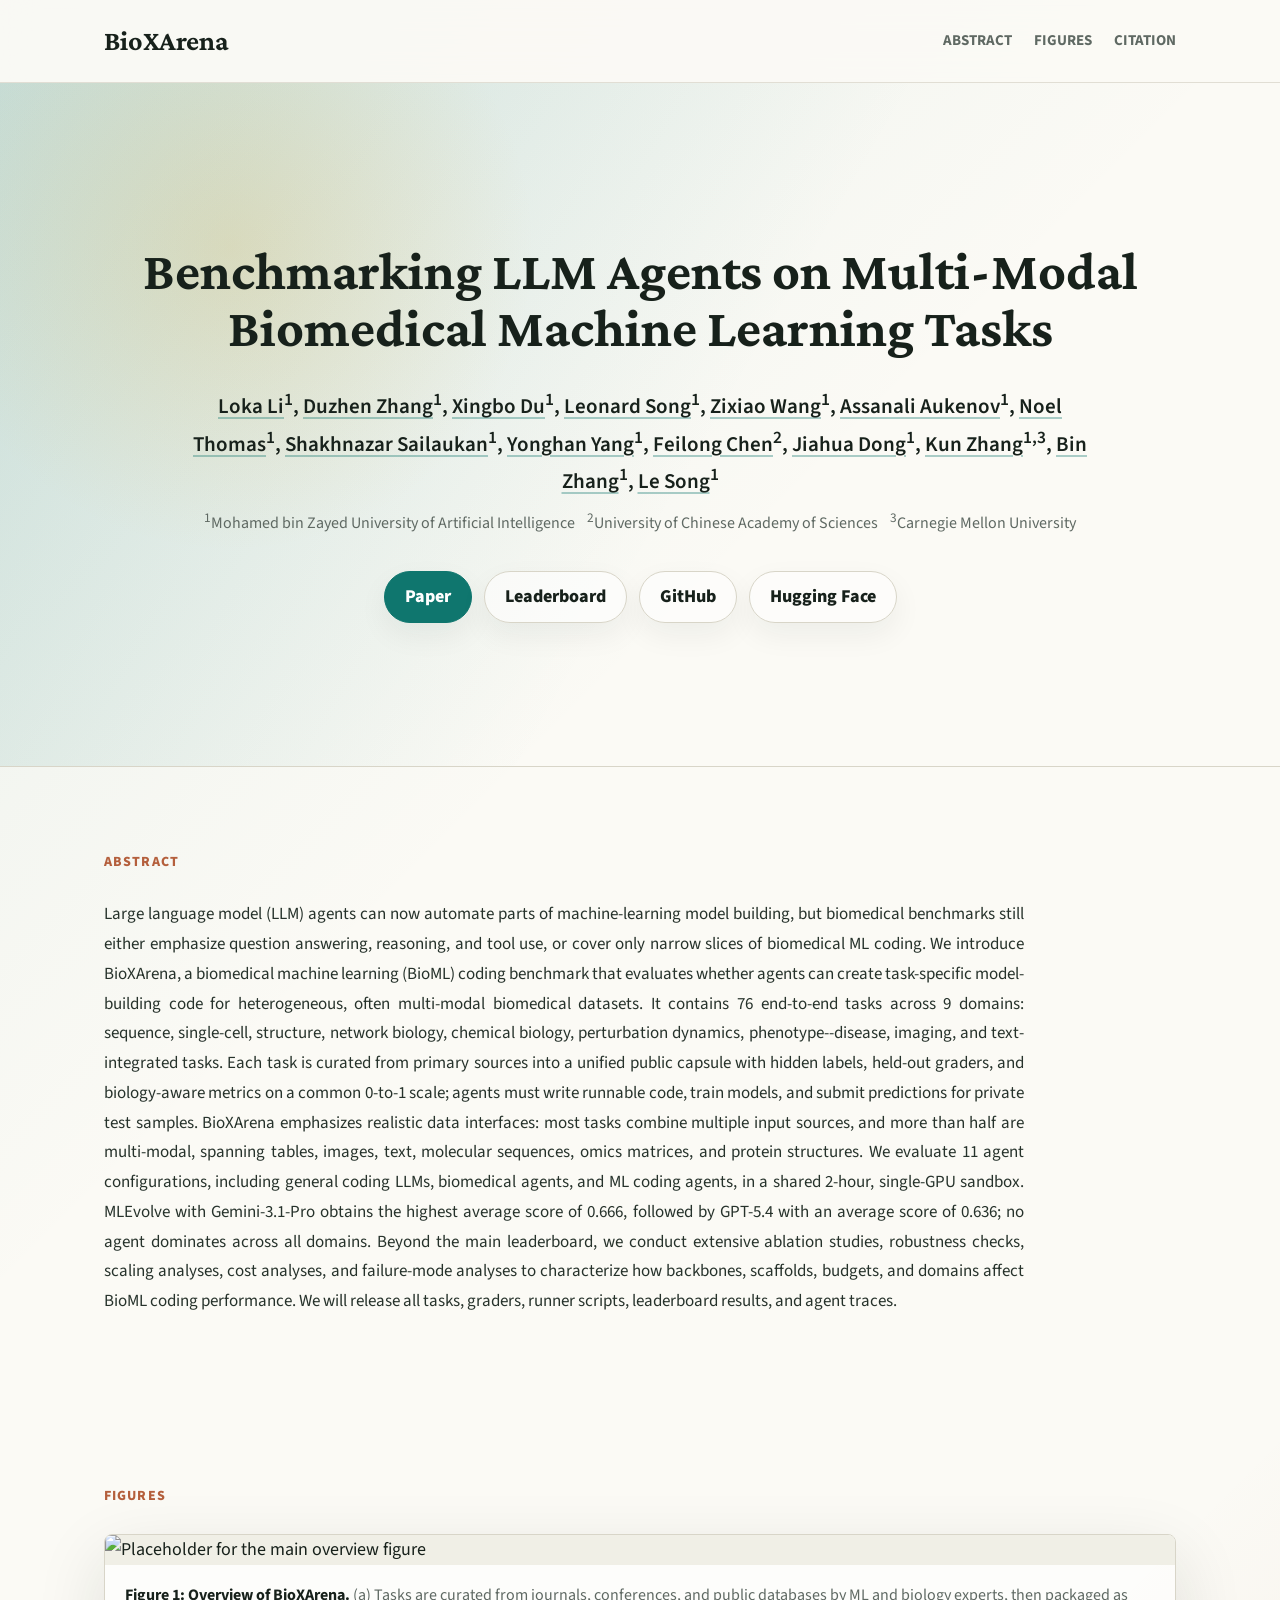
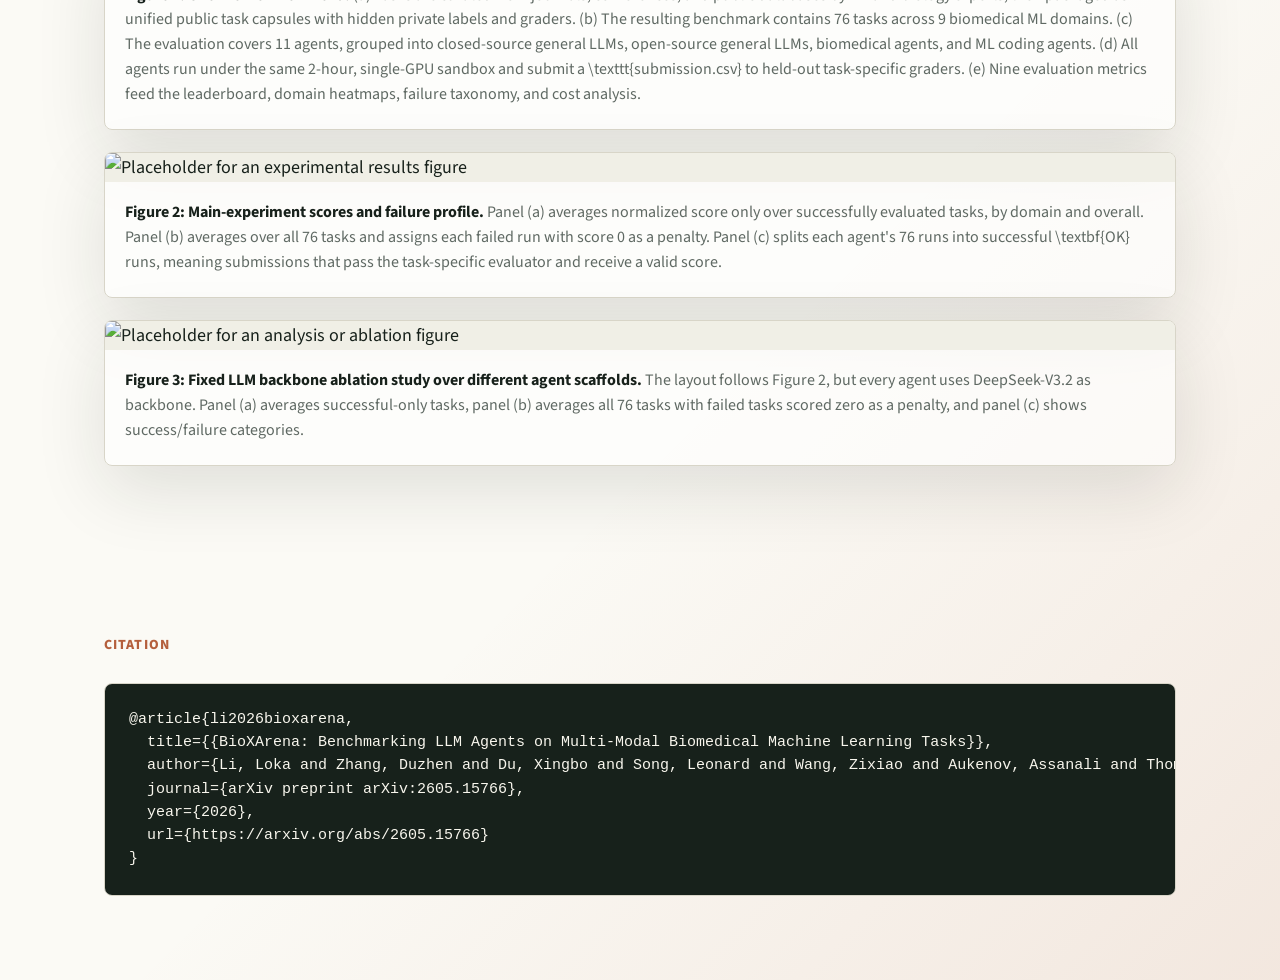
==== index.html @ e9cc44f9 "info" ====
<!DOCTYPE html>
<html lang="en">
  <head>
    <meta charset="UTF-8" />
    <meta name="viewport" content="width=device-width, initial-scale=1.0" />
    <meta
      name="description"
      content="Project page template for the BioXArena research paper."
    />
    <title>BioXArena: Paper Project Page</title>
    <link rel="preconnect" href="https://fonts.googleapis.com" />
    <link rel="preconnect" href="https://fonts.gstatic.com" crossorigin />
    <link
      href="https://fonts.googleapis.com/css2?family=Crimson+Pro:wght@500;600;700&family=Source+Sans+3:wght@400;500;600;700&display=swap"
      rel="stylesheet"
    />
    <link rel="stylesheet" href="styles.css" />
  </head>
  <body>
    <header class="site-header">
      <nav class="nav">
        <a class="brand" href="#">BioXArena</a>
        <div class="nav-links" aria-label="Page sections">
          <a href="#abstract">Abstract</a>
          <a href="#figures">Figures</a>
          <a href="#citation">Citation</a>
        </div>
      </nav>
    </header>

    <!-- trigger redeploy -->
     
    <main>
      <section class="hero">
        <div class="hero-inner">
          <!-- <p class="eyebrow">Research Project Page Template</p> -->
          <h2>Benchmarking LLM Agents on Multi-Modal Biomedical Machine Learning Tasks</h2>

          <p class="authors">
            <a href="https://lokali.github.io/" target="_blank" rel="noreferrer"
              >Loka Li</a
            ><sup>1</sup>,
             <a href="https://bladedancer957.github.io/" target="_blank" rel="noreferrer"
              >Duzhen Zhang</a
            ><sup>1</sup>,
              <a href="https://deepopo.github.io/" target="_blank" rel="noreferrer"
              >Xingbo Du</a
            ><sup>1</sup>,
             <a href="https://www.linkedin.com/in/leonard-song-118a513a4/" target="_blank" rel="noreferrer"
              >Leonard Song</a
            ><sup>1</sup>,
              <a href="https://scholar.google.com/citations?user=1A9NbwEAAAAJ&hl=en" target="_blank" rel="noreferrer"
              >Zixiao Wang</a
            ><sup>1</sup>,
            <a href="https://www.linkedin.com/in/a5an" target="_blank" rel="noreferrer"
              >Assanali Aukenov</a
            ><sup>1</sup>,
             <a href="https://scholar.google.com/citations?user=IiCfdkAAAAAJ&hl=en" target="_blank" rel="noreferrer"
              >Noel Thomas</a
            ><sup>1</sup>,
 <a href="https://www.sailaukan.com/" target="_blank" rel="noreferrer"
              >Shakhnazar Sailaukan</a
            ><sup>1</sup>,
             <a href="https://harryyoung2018.github.io/" target="_blank" rel="noreferrer"
              >Yonghan Yang</a
            ><sup>1</sup>,
               <a href="https://phellonchen.github.io/" target="_blank" rel="noreferrer"
              >Feilong Chen</a
            ><sup>2</sup>,
    <a href="https://scholar.google.com/citations?user=xrXqa8AAAAAJ&hl=zh-CN" target="_blank" rel="noreferrer"
              >Jiahua Dong</a
            ><sup>1</sup>,
              <a href="https://www.andrew.cmu.edu/user/kunz1/" target="_blank" rel="noreferrer"
              >Kun Zhang</a
            ><sup>1,3</sup>,
              <a href="https://scholar.google.com/citations?user=lFl6evoAAAAJ&hl=en" target="_blank" rel="noreferrer"
              >Bin Zhang</a
            ><sup>1</sup>,
                <a href="https://dasongle.github.io/" target="_blank" rel="noreferrer"
              >Le Song</a
            ><sup>1</sup>
          </p>

          <p class="affiliations">
            <sup>1</sup>Mohamed bin Zayed University of Artificial Intelligence &nbsp;&nbsp;
            <sup>2</sup>University of Chinese Academy of Sciences &nbsp;&nbsp;
            <sup>3</sup>Carnegie Mellon University 
          </p>

          <div class="actions" aria-label="Project links">
            <a class="button primary" href="https://arxiv.org/abs/2605.15766" target="_blank" rel="noreferrer">
              <span>Paper</span>
            </a>
            <a class="button" href="https://example.com/leaderboard" target="_blank" rel="noreferrer">
              <span>Leaderboard</span>
            </a>
            <a class="button" href="https://github.com/mbzuai-ai4bio/BioXArena" target="_blank" rel="noreferrer">
              <span>GitHub</span>
            </a>
            <a class="button" href="https://huggingface.co/datasets/mbzuai-ai4bio" target="_blank" rel="noreferrer">
              <span>Hugging Face</span>
            </a>
          </div>
        </div>
      </section>

      <section class="section" id="abstract">
        <div class="section-heading">
          <p class="eyebrow">Abstract</p>
          <!-- <h3>Paper Summary</h3> -->
        </div>
        <p class="abstract-text">
        Large language model (LLM) agents can now automate parts of machine-learning model building, but biomedical benchmarks still either emphasize question answering, reasoning, and tool use, or cover only narrow slices of biomedical ML coding.  We introduce BioXArena, a biomedical machine learning (BioML) coding benchmark that evaluates whether agents can create task-specific model-building code for heterogeneous, often multi-modal
biomedical datasets.  It contains 76 end-to-end tasks across 9 domains: sequence, single-cell, structure, network biology,
chemical biology, perturbation dynamics, phenotype--disease, imaging, and text-integrated tasks.  Each task is curated from primary sources
into a unified public capsule with hidden labels, held-out graders, and biology-aware metrics on a common 0-to-1 scale; agents must write runnable code, train models, and submit predictions for private test
samples. BioXArena emphasizes realistic data interfaces: most tasks combine multiple input sources, and more than half are multi-modal, spanning tables, images, text, molecular sequences, omics matrices, and
protein structures.  We evaluate 11 agent configurations, including general coding LLMs, biomedical agents, and ML coding agents, in a shared 2-hour, single-GPU sandbox.  MLEvolve with Gemini-3.1-Pro obtains the highest average score of 0.666, followed by GPT-5.4 with an average score of 0.636; no agent dominates across all domains.  Beyond the main leaderboard, we conduct extensive ablation studies, robustness checks, scaling analyses, cost analyses, and failure-mode analyses to characterize how backbones, scaffolds, budgets, and domains affect BioML coding performance.  We will release all tasks, graders, runner scripts, leaderboard results, and agent traces.
        </p>
      </section>

      <section class="section" id="figures">
        <div class="section-heading">
          <p class="eyebrow">Figures</p>
          <!-- <h3>Main Illustrations</h3> -->
        </div>

        <div class="figure-grid">
          <figure class="figure-card featured">
            <img
              src="assets/Figure1_benchmark_pipeline.png"
              alt="Placeholder for the main overview figure"
            />
            <figcaption>
              <strong>Figure 1: Overview of BioXArena.</strong> (a) Tasks are curated from journals, conferences, and public databases by ML and biology experts,
then packaged as unified public task capsules with hidden private labels and graders. (b) The resulting benchmark contains 76 tasks
across 9 biomedical ML domains. (c) The evaluation covers 11 agents, grouped into closed-source general LLMs, open-source general LLMs, biomedical agents, and ML coding agents. (d) All agents run under the same 2-hour, single-GPU sandbox and submit a \texttt{submission.csv}
to held-out task-specific graders. (e) Nine evaluation metrics feed the leaderboard, domain heatmaps, failure taxonomy, and cost analysis.
            </figcaption>
          </figure>

          <figure class="figure-card">
            <img
              src="assets/Figure3_main_leaderboard_failures.png"
              alt="Placeholder for an experimental results figure"
            />
            <figcaption>
              <strong>Figure 2: Main-experiment scores and failure profile.</strong> Panel (a) averages normalized score only over successfully evaluated
tasks, by domain and overall.  Panel (b) averages over all 76 tasks and assigns each failed run with score 0 as a penalty. Panel (c) splits each agent's 76 runs into successful \textbf{OK} runs, meaning submissions that pass the task-specific evaluator and receive a valid score.
            </figcaption>
          </figure>

          <figure class="figure-card">
            <img
              src="assets/Figure5_same_backbone_ablation_scores_failures.png"
              alt="Placeholder for an analysis or ablation figure"
            />
            <figcaption>
              <strong>Figure 3: Fixed LLM backbone ablation study over different agent scaffolds.</strong> The layout follows Figure 2, but every agent uses DeepSeek-V3.2 as backbone. Panel (a) averages successful-only tasks, panel (b) averages all 76 tasks with failed tasks scored zero as a penalty, and panel (c) shows success/failure categories.
            </figcaption>
          </figure>

        </div>
      </section>

      <section class="section" id="citation">
        <div class="section-heading">
          <p class="eyebrow">Citation</p>
          <!-- <h3>BibTeX</h3> -->
        </div>
        <pre class="citation"><code>@article{li2026bioxarena,
  title={{BioXArena: Benchmarking LLM Agents on Multi-Modal Biomedical Machine Learning Tasks}},
  author={Li, Loka and Zhang, Duzhen and Du, Xingbo and Song, Leonard and Wang, Zixiao and Aukenov, Assanali and Thomas, Noel and Sailaukan, Shakhnazar and Yang, Yonghan and Chen, Feilong and Dong, Jiahua and Zhang, Kun and Zhang, Bin and Song, Le},
  journal={arXiv preprint arXiv:2605.15766},
  year={2026},
  url={https://arxiv.org/abs/2605.15766}
}</code></pre>
      </section>
    </main>

    <!-- <footer class="footer">
      <p>
        Replace template text, links, author information, figures, and citation
        before publishing.
      </p>
    </footer> -->
  </body>
</html>
---- styles.css ----
:root {
  --ink: #17211b;
  --muted: #5f6963;
  --paper: #fbfaf5;
  --paper-deep: #f0efe6;
  --line: #d8d5c8;
  --accent: #0f766e;
  --accent-dark: #0a4f49;
  --clay: #b45f3c;
  --gold: #d8a62d;
  --shadow: 0 24px 70px rgba(23, 33, 27, 0.12);
}

* {
  box-sizing: border-box;
}

html {
  scroll-behavior: smooth;
}

body {
  margin: 0;
  color: var(--ink);
  font-family: "Source Sans 3", sans-serif;
  font-size: 18px;
  line-height: 1.65;
  background:
    linear-gradient(135deg, rgba(15, 118, 110, 0.08), transparent 34%),
    linear-gradient(315deg, rgba(180, 95, 60, 0.12), transparent 30%),
    var(--paper);
}

a {
  color: inherit;
}

.site-header {
  position: sticky;
  top: 0;
  z-index: 10;
  border-bottom: 1px solid rgba(216, 213, 200, 0.75);
  background: rgba(251, 250, 245, 0.88);
  backdrop-filter: blur(18px);
}

.nav {
  display: flex;
  align-items: center;
  justify-content: space-between;
  max-width: 1120px;
  margin: 0 auto;
  padding: 18px 24px;
}

.brand {
  font-family: "Crimson Pro", serif;
  font-size: 28px;
  font-weight: 700;
  text-decoration: none;
}

.nav-links {
  display: flex;
  gap: 22px;
  color: var(--muted);
  font-size: 15px;
  font-weight: 700;
  text-transform: uppercase;
}

.nav-links a {
  text-decoration: none;
}

.nav-links a:hover {
  color: var(--accent-dark);
}

.hero {
  min-height: 76vh;
  display: grid;
  align-items: center;
  padding: 72px 24px 56px;
  border-bottom: 1px solid var(--line);
  background:
    radial-gradient(circle at 18% 24%, rgba(216, 166, 45, 0.2), transparent 26%),
    linear-gradient(120deg, rgba(15, 118, 110, 0.16), rgba(251, 250, 245, 0) 55%);
}

.hero-inner {
  width: min(100%, 1040px);
  margin: 0 auto;
  text-align: center;
}

.eyebrow {
  margin: 0 0 12px;
  color: var(--clay);
  font-size: 14px;
  font-weight: 800;
  letter-spacing: 0.08em;
  text-transform: uppercase;
}

h1,
h2 {
  margin: 0;
  font-family: "Crimson Pro", serif;
  line-height: 1.05;
}

h1 {
  max-width: 980px;
  margin: 0 auto;
  font-size: clamp(46px, 8vw, 92px);
}

h2 {
  font-size: clamp(34px, 5vw, 54px);
}

.authors {
  max-width: 900px;
  margin: 30px auto 8px;
  font-size: 21px;
  font-weight: 600;
}

.authors a {
  text-decoration-color: rgba(15, 118, 110, 0.35);
  text-decoration-thickness: 2px;
  text-underline-offset: 4px;
}

.authors a:hover {
  color: var(--accent-dark);
}

.affiliations {
  max-width: 900px;
  margin: 0 auto;
  color: var(--muted);
  font-size: 16px;
}

.actions {
  display: flex;
  flex-wrap: wrap;
  justify-content: center;
  gap: 12px;
  margin-top: 34px;
}

.button {
  display: inline-flex;
  align-items: center;
  justify-content: center;
  min-height: 46px;
  padding: 10px 20px;
  border: 1px solid var(--line);
  border-radius: 999px;
  background: rgba(255, 255, 255, 0.58);
  color: var(--ink);
  font-weight: 800;
  text-decoration: none;
  box-shadow: 0 12px 30px rgba(23, 33, 27, 0.06);
}

.button:hover {
  border-color: rgba(15, 118, 110, 0.55);
  transform: translateY(-1px);
}

.button.primary {
  border-color: var(--accent);
  background: var(--accent);
  color: white;
}

.section {
  max-width: 1120px;
  margin: 0 auto;
  padding: 84px 24px;
}

.section-heading {
  margin-bottom: 26px;
}

.abstract-text {
  max-width: 920px;
  margin: 0;
  color: #26322b;
  font-size: 17px;
  line-height: 1.75;
  text-align: justify;
  text-justify: inter-word;
}

.figure-grid {
  display: grid;
  grid-template-columns: 1fr;
  gap: 22px;
}

.figure-card {
  margin: 0;
  overflow: hidden;
  border: 1px solid var(--line);
  border-radius: 8px;
  background: rgba(255, 255, 255, 0.62);
  box-shadow: var(--shadow);
}

.figure-card.featured {
  grid-column: 1 / -1;
}

.figure-card img {
  display: block;
  width: 100%;
  height: auto;
  object-fit: contain;
  background: var(--paper-deep);
}

.figure-card figcaption {
  padding: 18px 20px 22px;
  color: var(--muted);
  font-size: 16px;
  line-height: 1.55;
}

.figure-card strong {
  color: var(--ink);
}

.citation {
  overflow-x: auto;
  margin: 0;
  padding: 24px;
  border: 1px solid var(--line);
  border-radius: 8px;
  background: #17211b;
  color: #f8f6ed;
  font-size: 15px;
  line-height: 1.55;
}

.footer {
  border-top: 1px solid var(--line);
  padding: 28px 24px 36px;
  color: var(--muted);
  text-align: center;
  font-size: 15px;
}

.footer p {
  margin: 0;
}

@media (max-width: 720px) {
  body {
    font-size: 16px;
  }

  .nav {
    align-items: flex-start;
    flex-direction: column;
    gap: 10px;
    padding: 14px 18px;
  }

  .nav-links {
    width: 100%;
    justify-content: space-between;
    gap: 12px;
    font-size: 13px;
  }

  .hero {
    min-height: auto;
    padding: 58px 18px 42px;
  }

  .authors {
    font-size: 18px;
  }

  .actions {
    align-items: stretch;
    flex-direction: column;
  }

  .button {
    width: 100%;
  }

  .section {
    padding: 62px 18px;
  }

  .figure-grid {
    grid-template-columns: 1fr;
  }
}
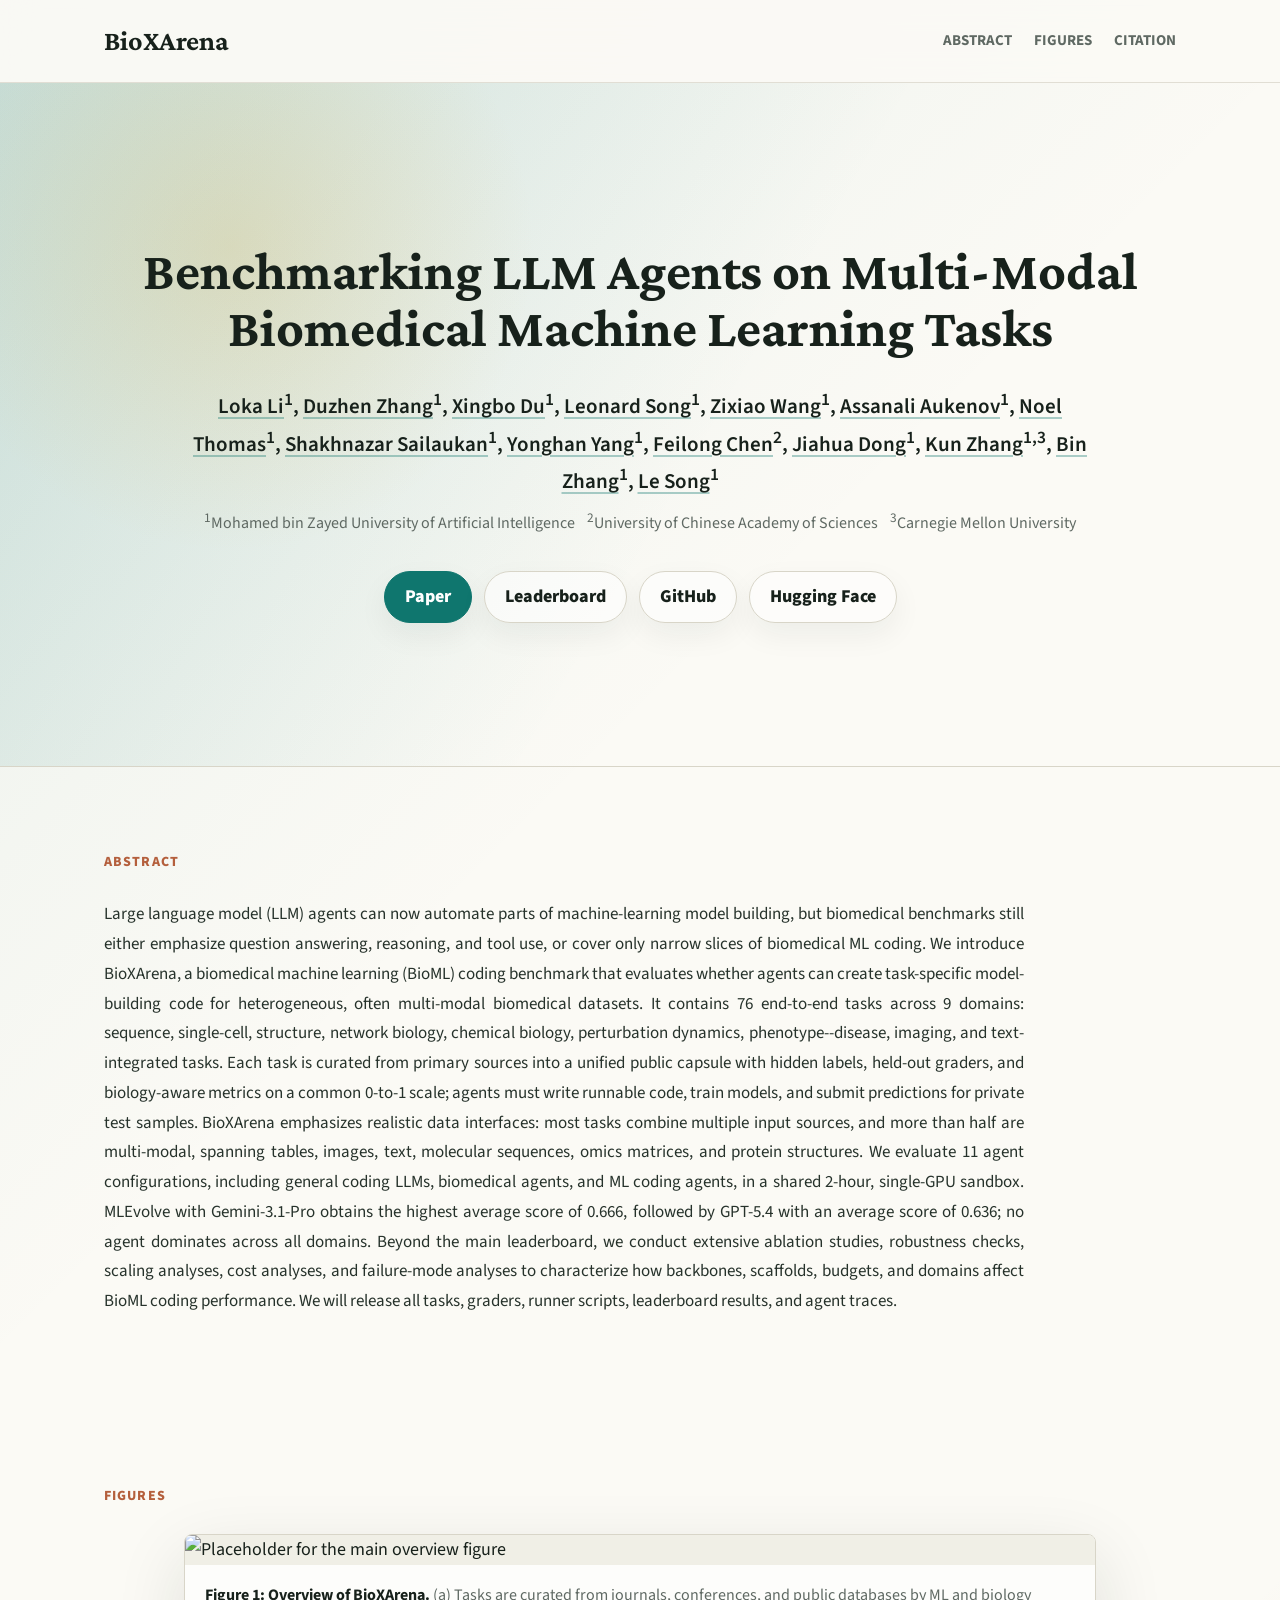
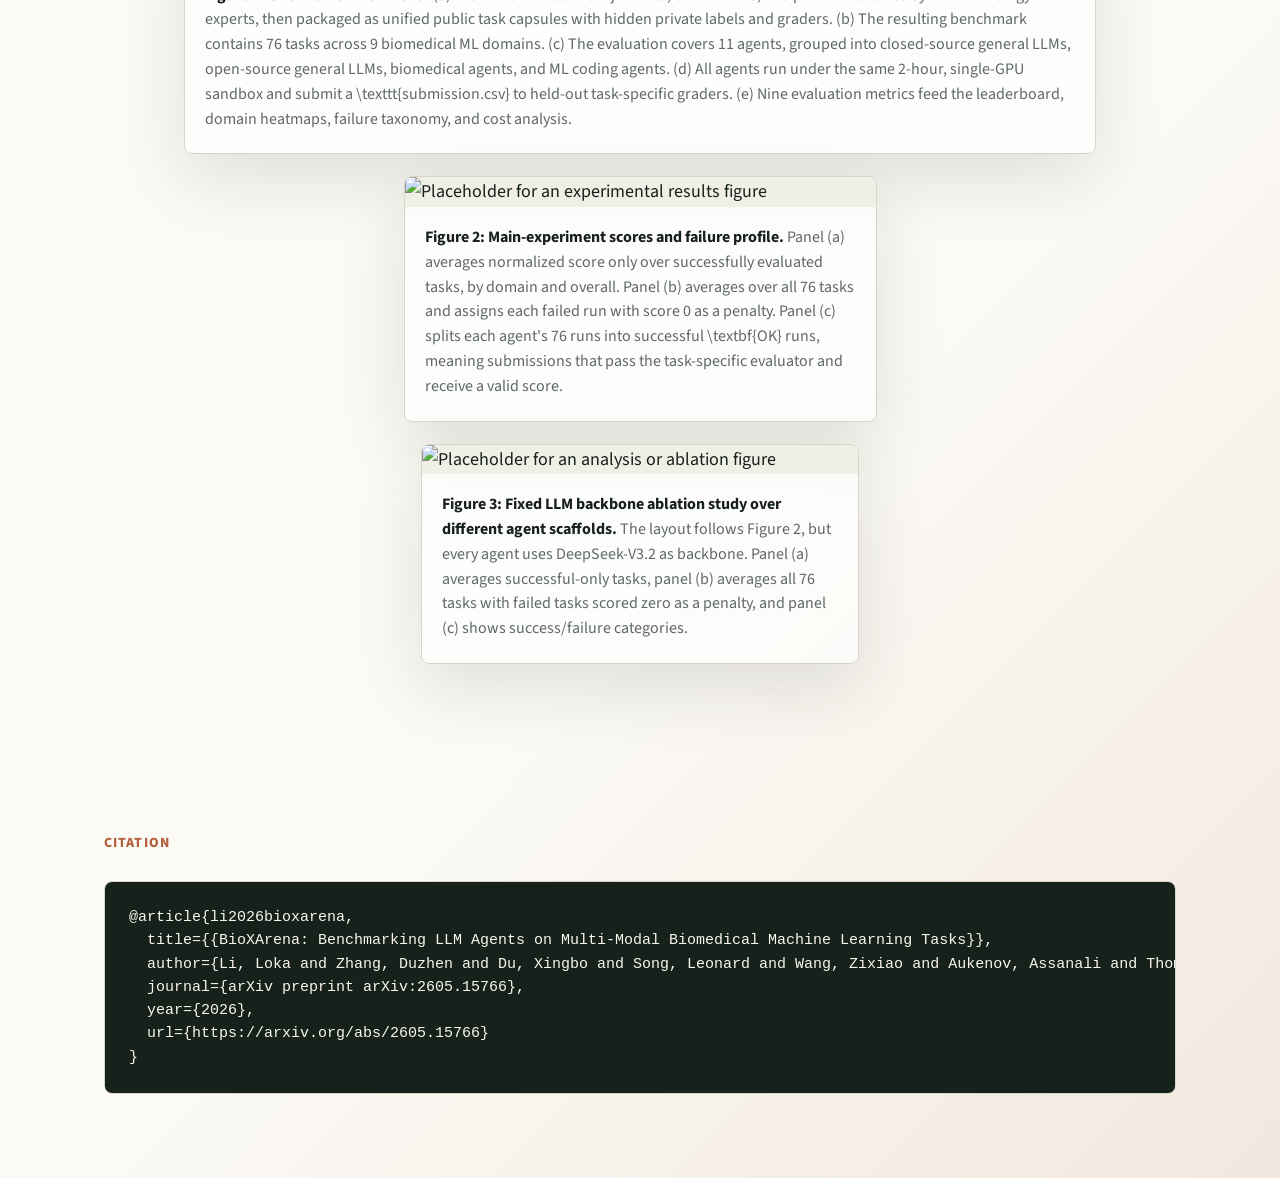
==== commit 14427d70: "info" ====
--- a/index.html
+++ b/index.html
@@ -14,7 +14,7 @@
       href="https://fonts.googleapis.com/css2?family=Crimson+Pro:wght@500;600;700&family=Source+Sans+3:wght@400;500;600;700&display=swap"
       rel="stylesheet"
     />
-    <link rel="stylesheet" href="styles.css" />
+    <link rel="stylesheet" href="styles.css?v=3" />
   </head>
   <body>
     <header class="site-header">
@@ -126,7 +126,7 @@
         </div>
 
         <div class="figure-grid">
-          <figure class="figure-card featured">
+          <figure class="figure-card figure-main">
             <img
               src="assets/Figure1_benchmark_pipeline.png"
               alt="Placeholder for the main overview figure"
@@ -139,7 +139,7 @@
             </figcaption>
           </figure>
 
-          <figure class="figure-card">
+          <figure class="figure-card figure-results">
             <img
               src="assets/Figure3_main_leaderboard_failures.png"
               alt="Placeholder for an experimental results figure"
@@ -150,7 +150,7 @@
             </figcaption>
           </figure>
 
-          <figure class="figure-card">
+          <figure class="figure-card figure-ablation">
             <img
               src="assets/Figure5_same_backbone_ablation_scores_failures.png"
               alt="Placeholder for an analysis or ablation figure"
--- a/styles.css
+++ b/styles.css
@@ -205,7 +205,7 @@
 }
 
 .figure-card {
-  margin: 0;
+  margin: 0 auto;
   overflow: hidden;
   border: 1px solid var(--line);
   border-radius: 8px;
@@ -213,8 +213,17 @@
   box-shadow: var(--shadow);
 }
 
-.figure-card.featured {
+.figure-main {
   grid-column: 1 / -1;
+  width: 85%;
+}
+
+.figure-results {
+  width: min(100%, 473px);
+}
+
+.figure-ablation {
+  width: min(100%, 438px);
 }
 
 .figure-card img {
@@ -304,4 +313,11 @@
   .figure-grid {
     grid-template-columns: 1fr;
   }
-}
+
+  .figure-card,
+  .figure-main,
+  .figure-results,
+  .figure-ablation {
+    width: 100%;
+  }
+}
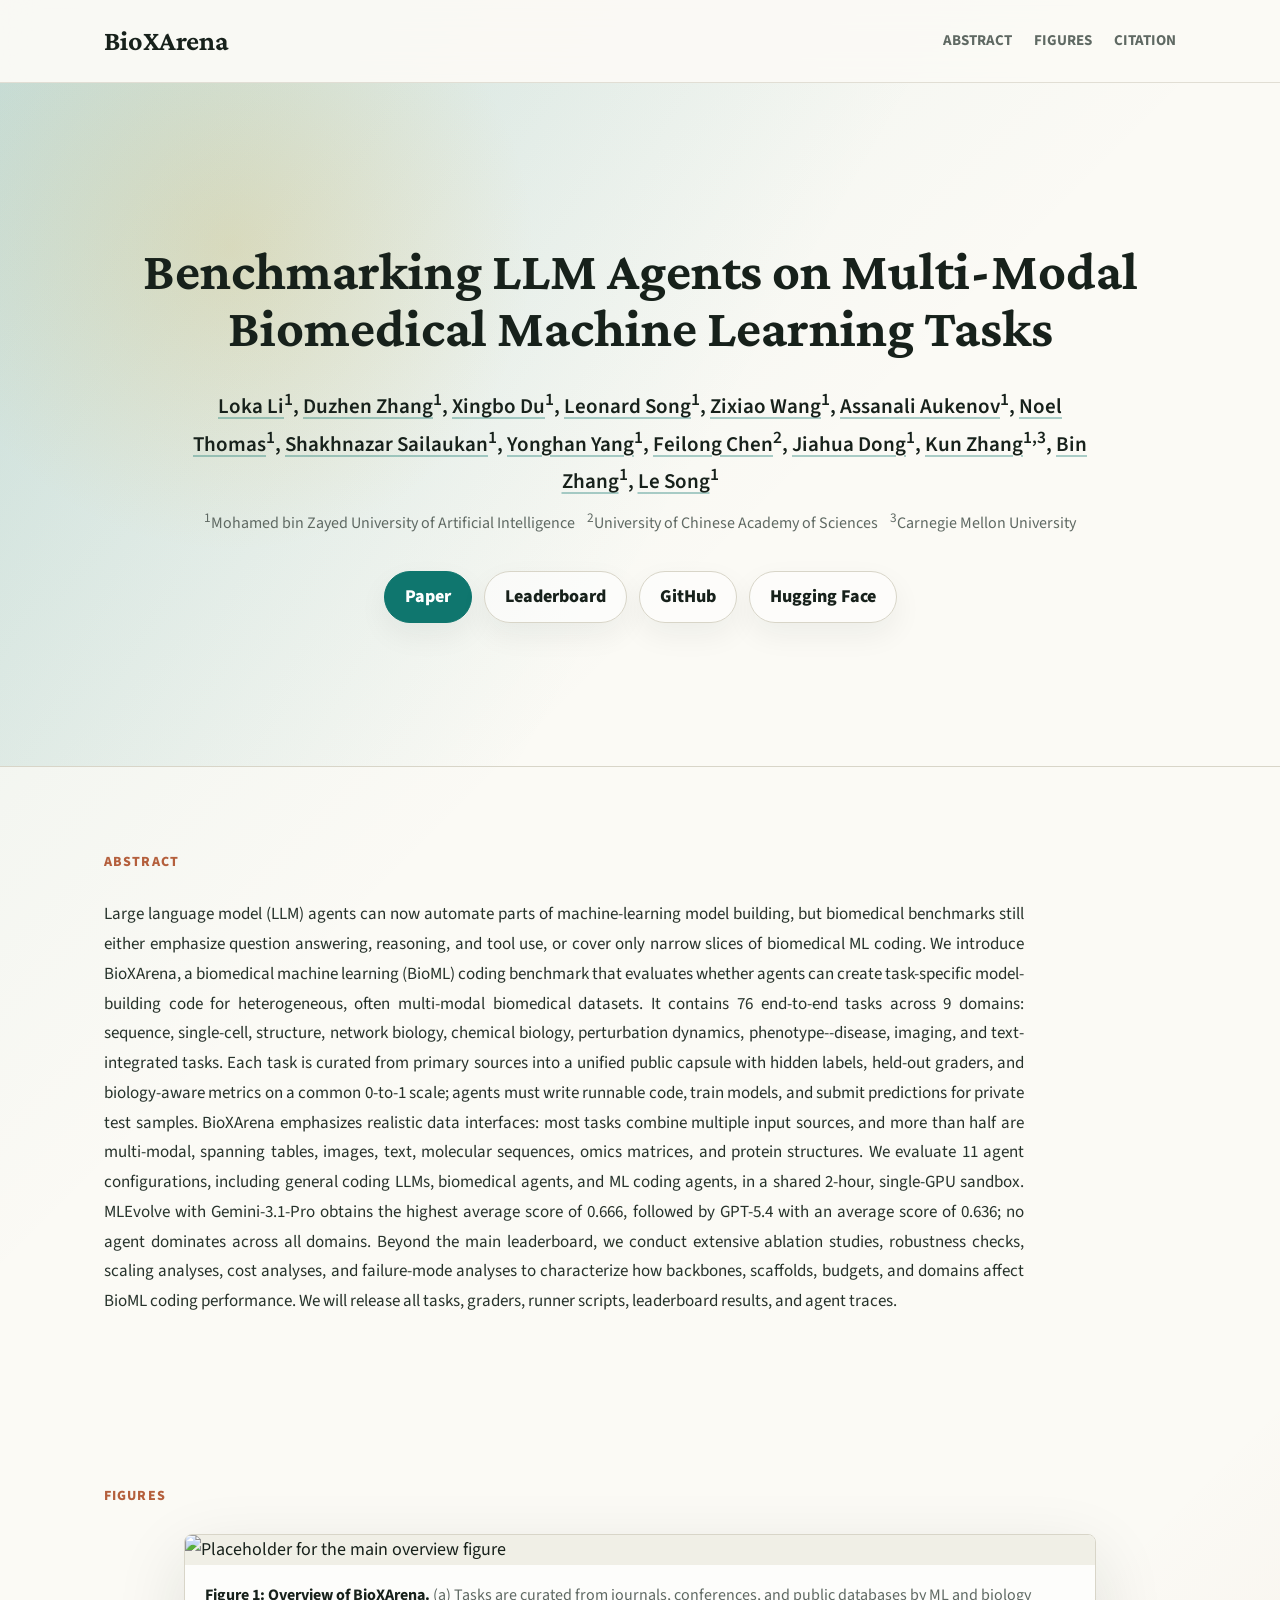
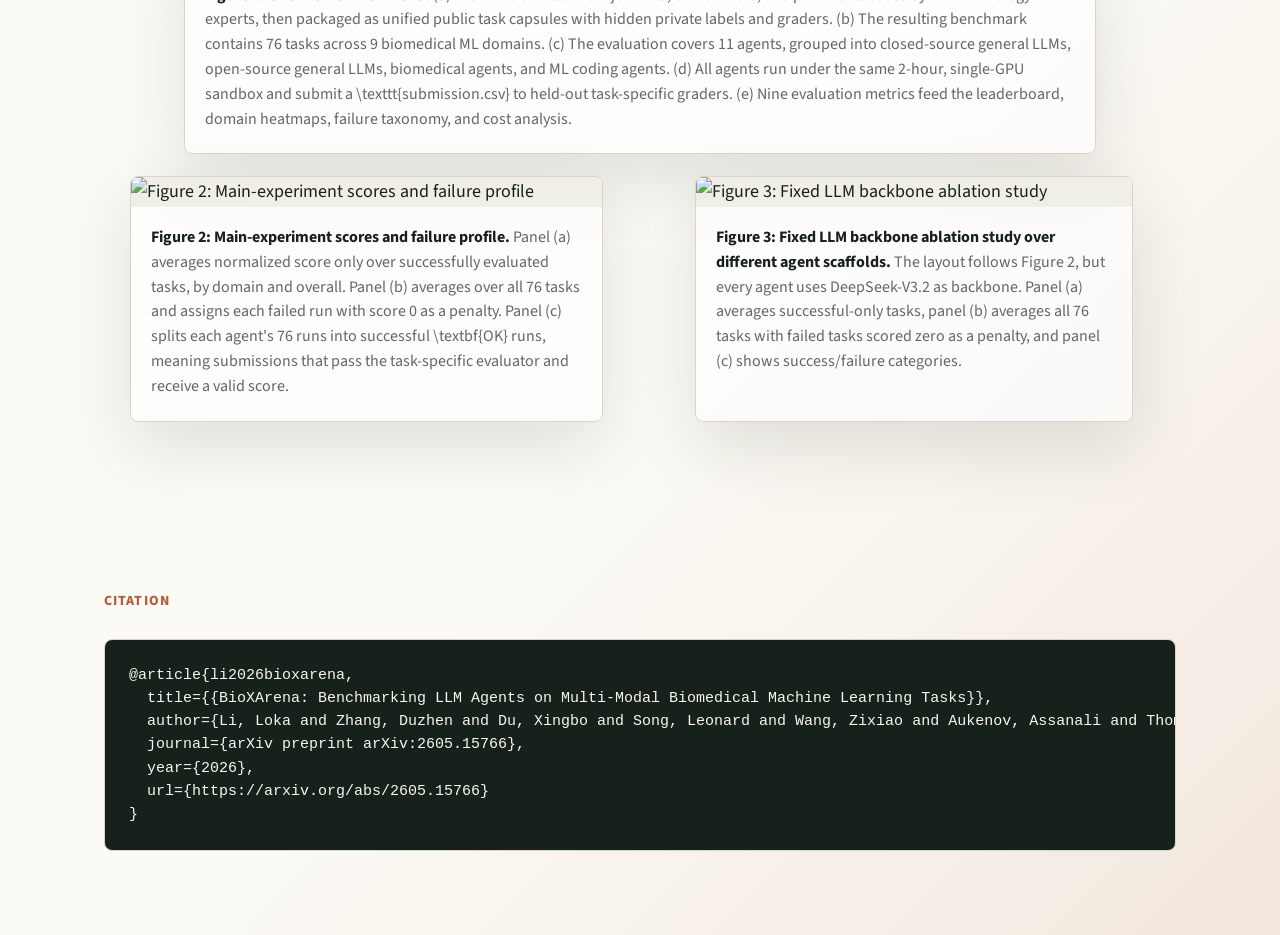
==== commit dc897020: "info" ====
--- a/index.html
+++ b/index.html
@@ -14,7 +14,7 @@
       href="https://fonts.googleapis.com/css2?family=Crimson+Pro:wght@500;600;700&family=Source+Sans+3:wght@400;500;600;700&display=swap"
       rel="stylesheet"
     />
-    <link rel="stylesheet" href="styles.css?v=3" />
+    <link rel="stylesheet" href="styles.css?v=4" />
   </head>
   <body>
     <header class="site-header">
@@ -140,10 +140,17 @@
           </figure>
 
           <figure class="figure-card figure-results">
-            <img
-              src="assets/Figure3_main_leaderboard_failures.png"
-              alt="Placeholder for an experimental results figure"
-            />
+            <object
+              class="figure-pdf"
+              data="assets/Figure3_main_leaderboard_failures.pdf#toolbar=0&navpanes=0&scrollbar=0&view=FitH"
+              type="application/pdf"
+              aria-label="Figure 2: Main-experiment scores and failure profile"
+            >
+              <img
+                src="assets/Figure3_main_leaderboard_failures.png"
+                alt="Figure 2: Main-experiment scores and failure profile"
+              />
+            </object>
             <figcaption>
               <strong>Figure 2: Main-experiment scores and failure profile.</strong> Panel (a) averages normalized score only over successfully evaluated
 tasks, by domain and overall.  Panel (b) averages over all 76 tasks and assigns each failed run with score 0 as a penalty. Panel (c) splits each agent's 76 runs into successful \textbf{OK} runs, meaning submissions that pass the task-specific evaluator and receive a valid score.
@@ -151,10 +158,17 @@
           </figure>
 
           <figure class="figure-card figure-ablation">
-            <img
-              src="assets/Figure5_same_backbone_ablation_scores_failures.png"
-              alt="Placeholder for an analysis or ablation figure"
-            />
+            <object
+              class="figure-pdf"
+              data="assets/Figure5_same_backbone_ablation_scores_failures.pdf#toolbar=0&navpanes=0&scrollbar=0&view=FitH"
+              type="application/pdf"
+              aria-label="Figure 3: Fixed LLM backbone ablation study"
+            >
+              <img
+                src="assets/Figure5_same_backbone_ablation_scores_failures.png"
+                alt="Figure 3: Fixed LLM backbone ablation study"
+              />
+            </object>
             <figcaption>
               <strong>Figure 3: Fixed LLM backbone ablation study over different agent scaffolds.</strong> The layout follows Figure 2, but every agent uses DeepSeek-V3.2 as backbone. Panel (a) averages successful-only tasks, panel (b) averages all 76 tasks with failed tasks scored zero as a penalty, and panel (c) shows success/failure categories.
             </figcaption>
--- a/styles.css
+++ b/styles.css
@@ -200,7 +200,7 @@
 
 .figure-grid {
   display: grid;
-  grid-template-columns: 1fr;
+  grid-template-columns: repeat(2, minmax(0, 1fr));
   gap: 22px;
 }
 
@@ -220,10 +220,12 @@
 
 .figure-results {
   width: min(100%, 473px);
+  justify-self: end;
 }
 
 .figure-ablation {
   width: min(100%, 438px);
+  justify-self: start;
 }
 
 .figure-card img {
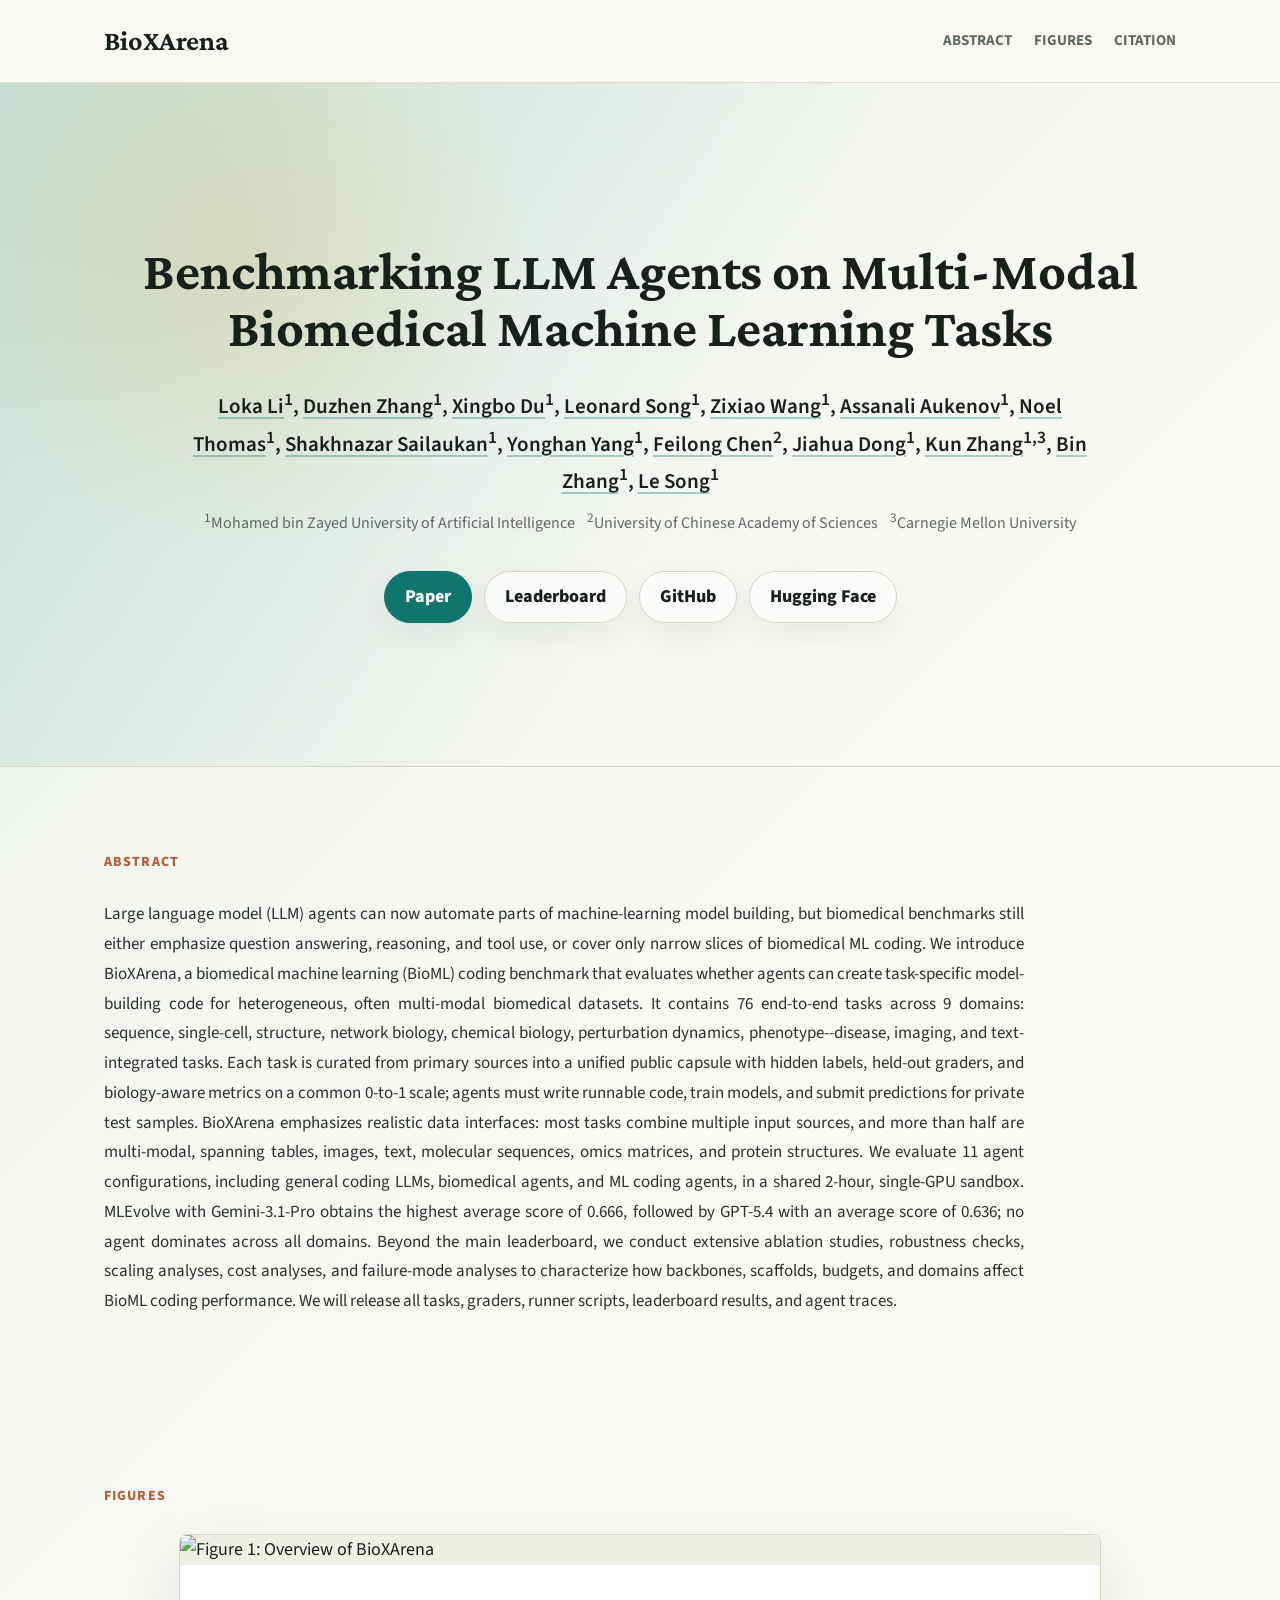
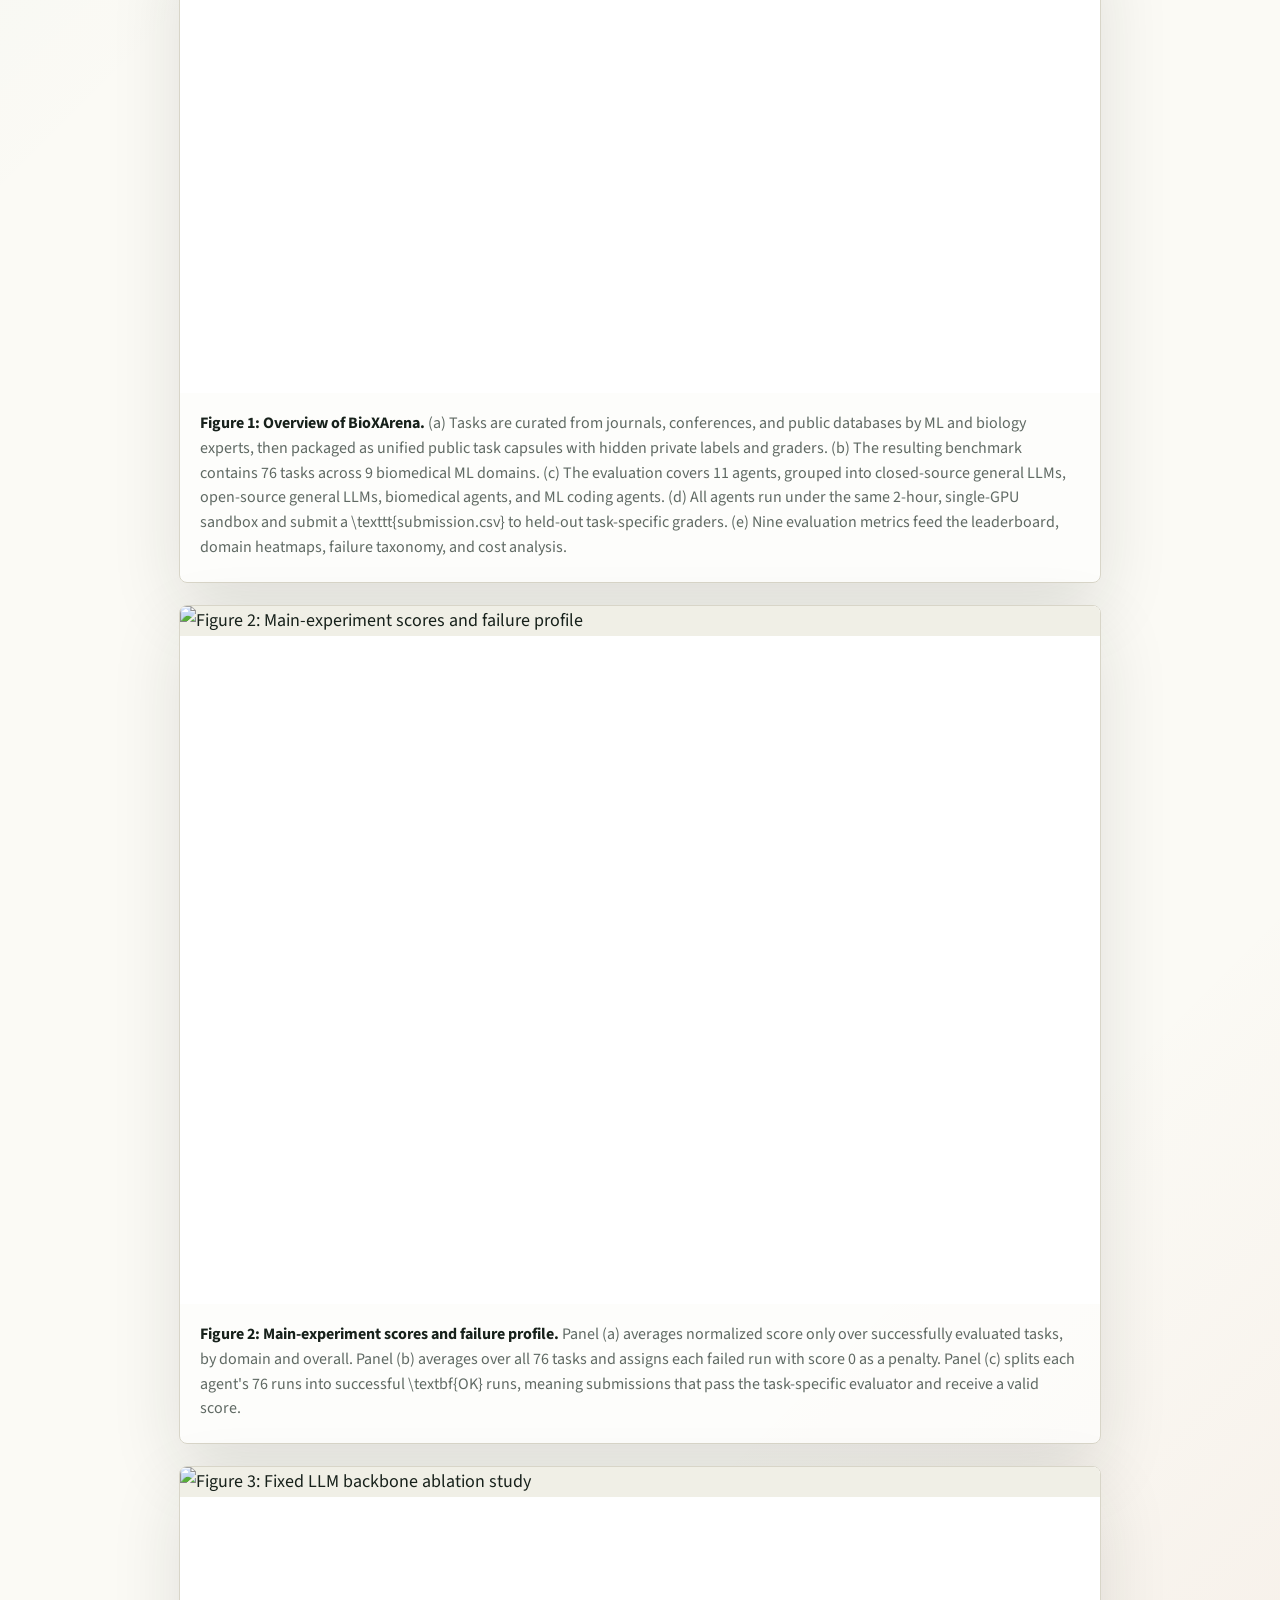
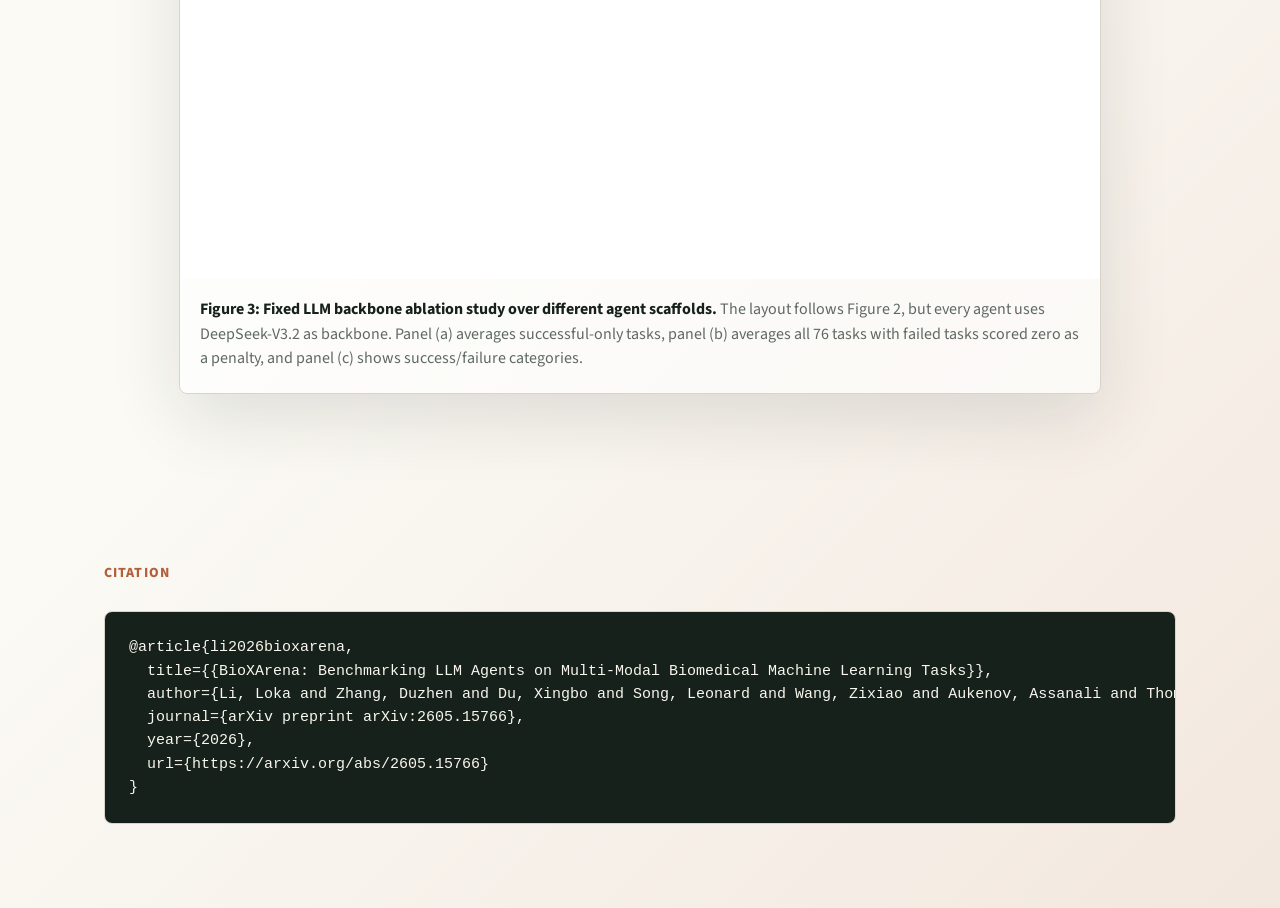
==== commit 5d1f68d8: "info" ====
--- a/index.html
+++ b/index.html
@@ -14,7 +14,7 @@
       href="https://fonts.googleapis.com/css2?family=Crimson+Pro:wght@500;600;700&family=Source+Sans+3:wght@400;500;600;700&display=swap"
       rel="stylesheet"
     />
-    <link rel="stylesheet" href="styles.css?v=4" />
+    <link rel="stylesheet" href="styles.css?v=5" />
   </head>
   <body>
     <header class="site-header">
@@ -127,10 +127,17 @@
 
         <div class="figure-grid">
           <figure class="figure-card figure-main">
-            <img
-              src="assets/Figure1_benchmark_pipeline.png"
-              alt="Placeholder for the main overview figure"
-            />
+            <object
+              class="figure-pdf"
+              data="assets/Figure1_benchmark_pipeline.pdf#toolbar=0&amp;navpanes=0&amp;scrollbar=0&amp;view=FitH"
+              type="application/pdf"
+              aria-label="Figure 1: Overview of BioXArena"
+            >
+              <img
+                src="assets/Figure1_benchmark_pipeline.png"
+                alt="Figure 1: Overview of BioXArena"
+              />
+            </object>
             <figcaption>
               <strong>Figure 1: Overview of BioXArena.</strong> (a) Tasks are curated from journals, conferences, and public databases by ML and biology experts,
 then packaged as unified public task capsules with hidden private labels and graders. (b) The resulting benchmark contains 76 tasks
@@ -142,7 +149,7 @@
           <figure class="figure-card figure-results">
             <object
               class="figure-pdf"
-              data="assets/Figure3_main_leaderboard_failures.pdf#toolbar=0&navpanes=0&scrollbar=0&view=FitH"
+              data="assets/Figure3_main_leaderboard_failures.pdf#toolbar=0&amp;navpanes=0&amp;scrollbar=0&amp;view=FitH"
               type="application/pdf"
               aria-label="Figure 2: Main-experiment scores and failure profile"
             >
@@ -160,7 +167,7 @@
           <figure class="figure-card figure-ablation">
             <object
               class="figure-pdf"
-              data="assets/Figure5_same_backbone_ablation_scores_failures.pdf#toolbar=0&navpanes=0&scrollbar=0&view=FitH"
+              data="assets/Figure5_same_backbone_ablation_scores_failures.pdf#toolbar=0&amp;navpanes=0&amp;scrollbar=0&amp;view=FitH"
               type="application/pdf"
               aria-label="Figure 3: Fixed LLM backbone ablation study"
             >
--- a/styles.css
+++ b/styles.css
@@ -200,11 +200,12 @@
 
 .figure-grid {
   display: grid;
-  grid-template-columns: repeat(2, minmax(0, 1fr));
+  grid-template-columns: 1fr;
   gap: 22px;
 }
 
 .figure-card {
+  width: 86%;
   margin: 0 auto;
   overflow: hidden;
   border: 1px solid var(--line);
@@ -214,18 +215,7 @@
 }
 
 .figure-main {
-  grid-column: 1 / -1;
-  width: 85%;
-}
-
-.figure-results {
-  width: min(100%, 473px);
-  justify-self: end;
-}
-
-.figure-ablation {
-  width: min(100%, 438px);
-  justify-self: start;
+  width: 86%;
 }
 
 .figure-card img {
@@ -234,6 +224,25 @@
   height: auto;
   object-fit: contain;
   background: var(--paper-deep);
+}
+
+.figure-pdf {
+  display: block;
+  width: 100%;
+  border: 0;
+  background: white;
+}
+
+.figure-main .figure-pdf {
+  aspect-ratio: 783 / 390;
+}
+
+.figure-results .figure-pdf {
+  aspect-ratio: 473 / 359;
+}
+
+.figure-ablation .figure-pdf {
+  aspect-ratio: 438 / 196;
 }
 
 .figure-card figcaption {
@@ -317,9 +326,7 @@
   }
 
   .figure-card,
-  .figure-main,
-  .figure-results,
-  .figure-ablation {
+  .figure-main {
     width: 100%;
   }
 }
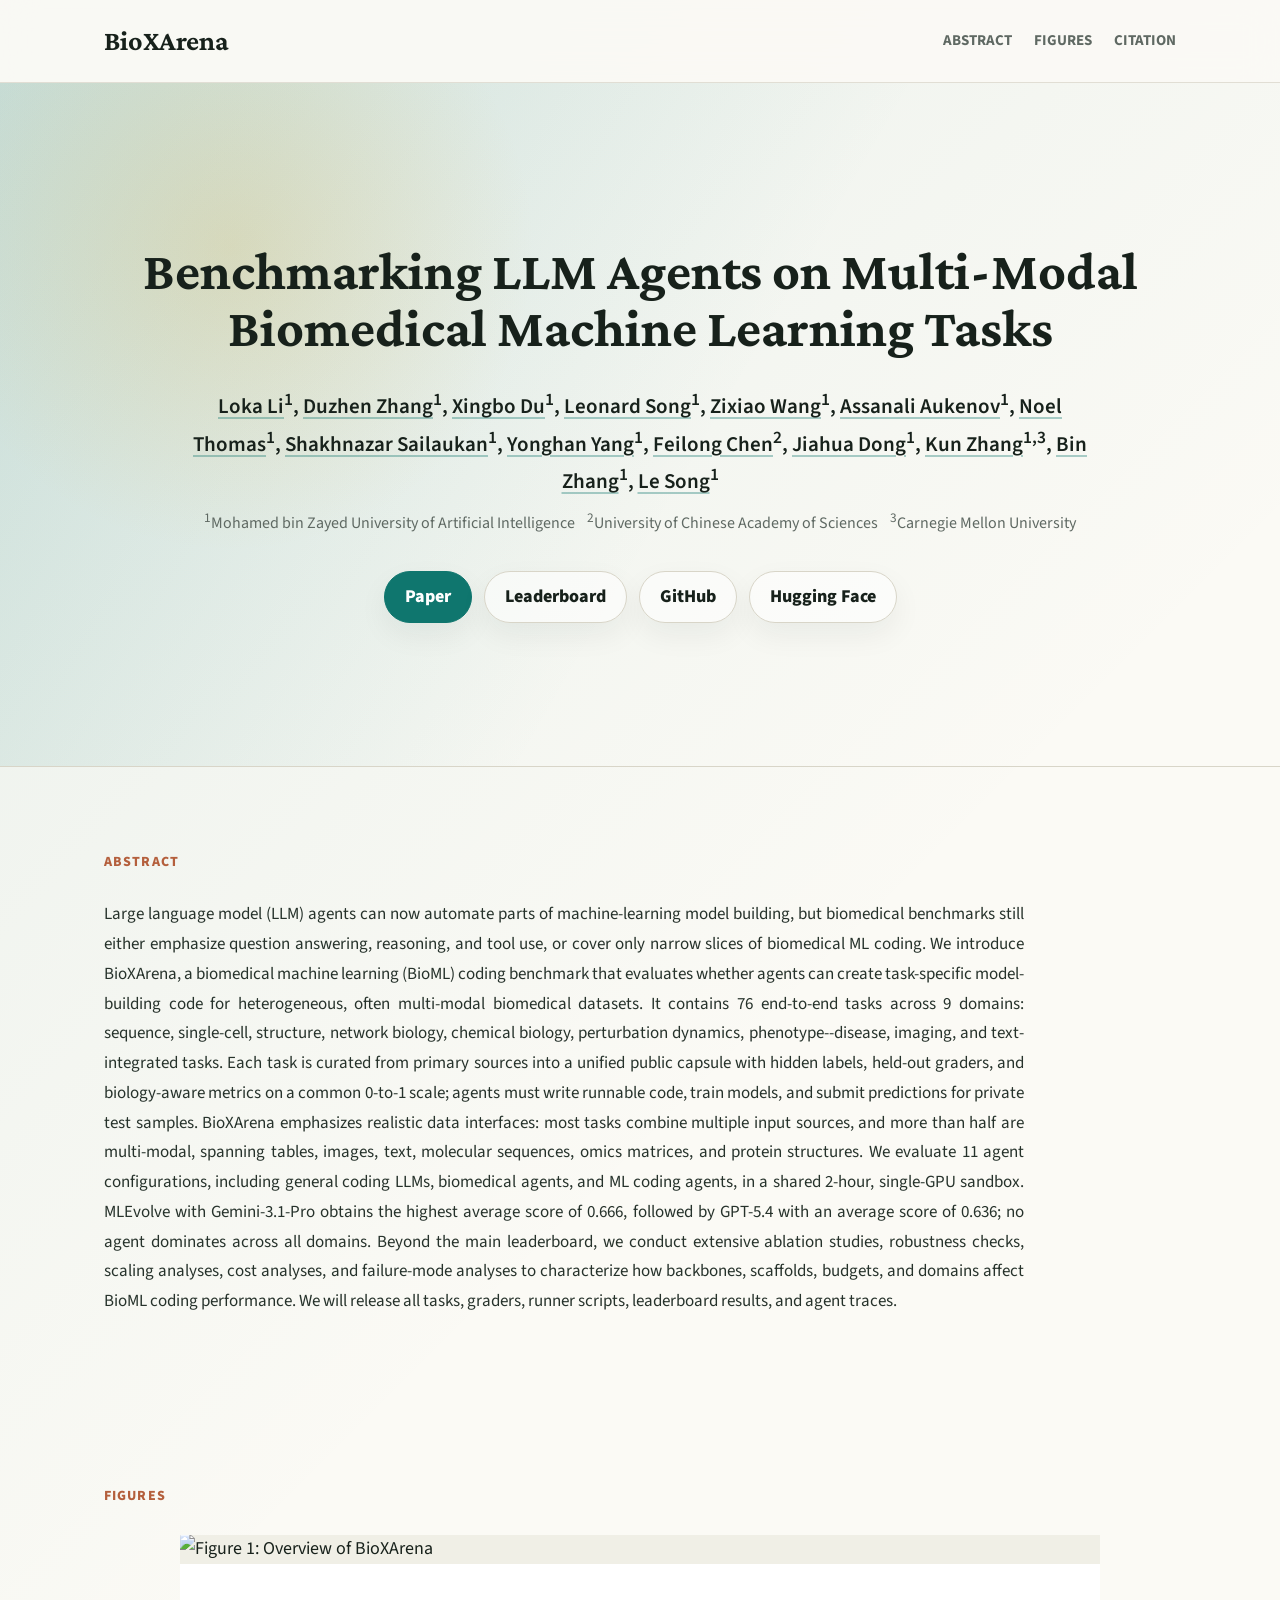
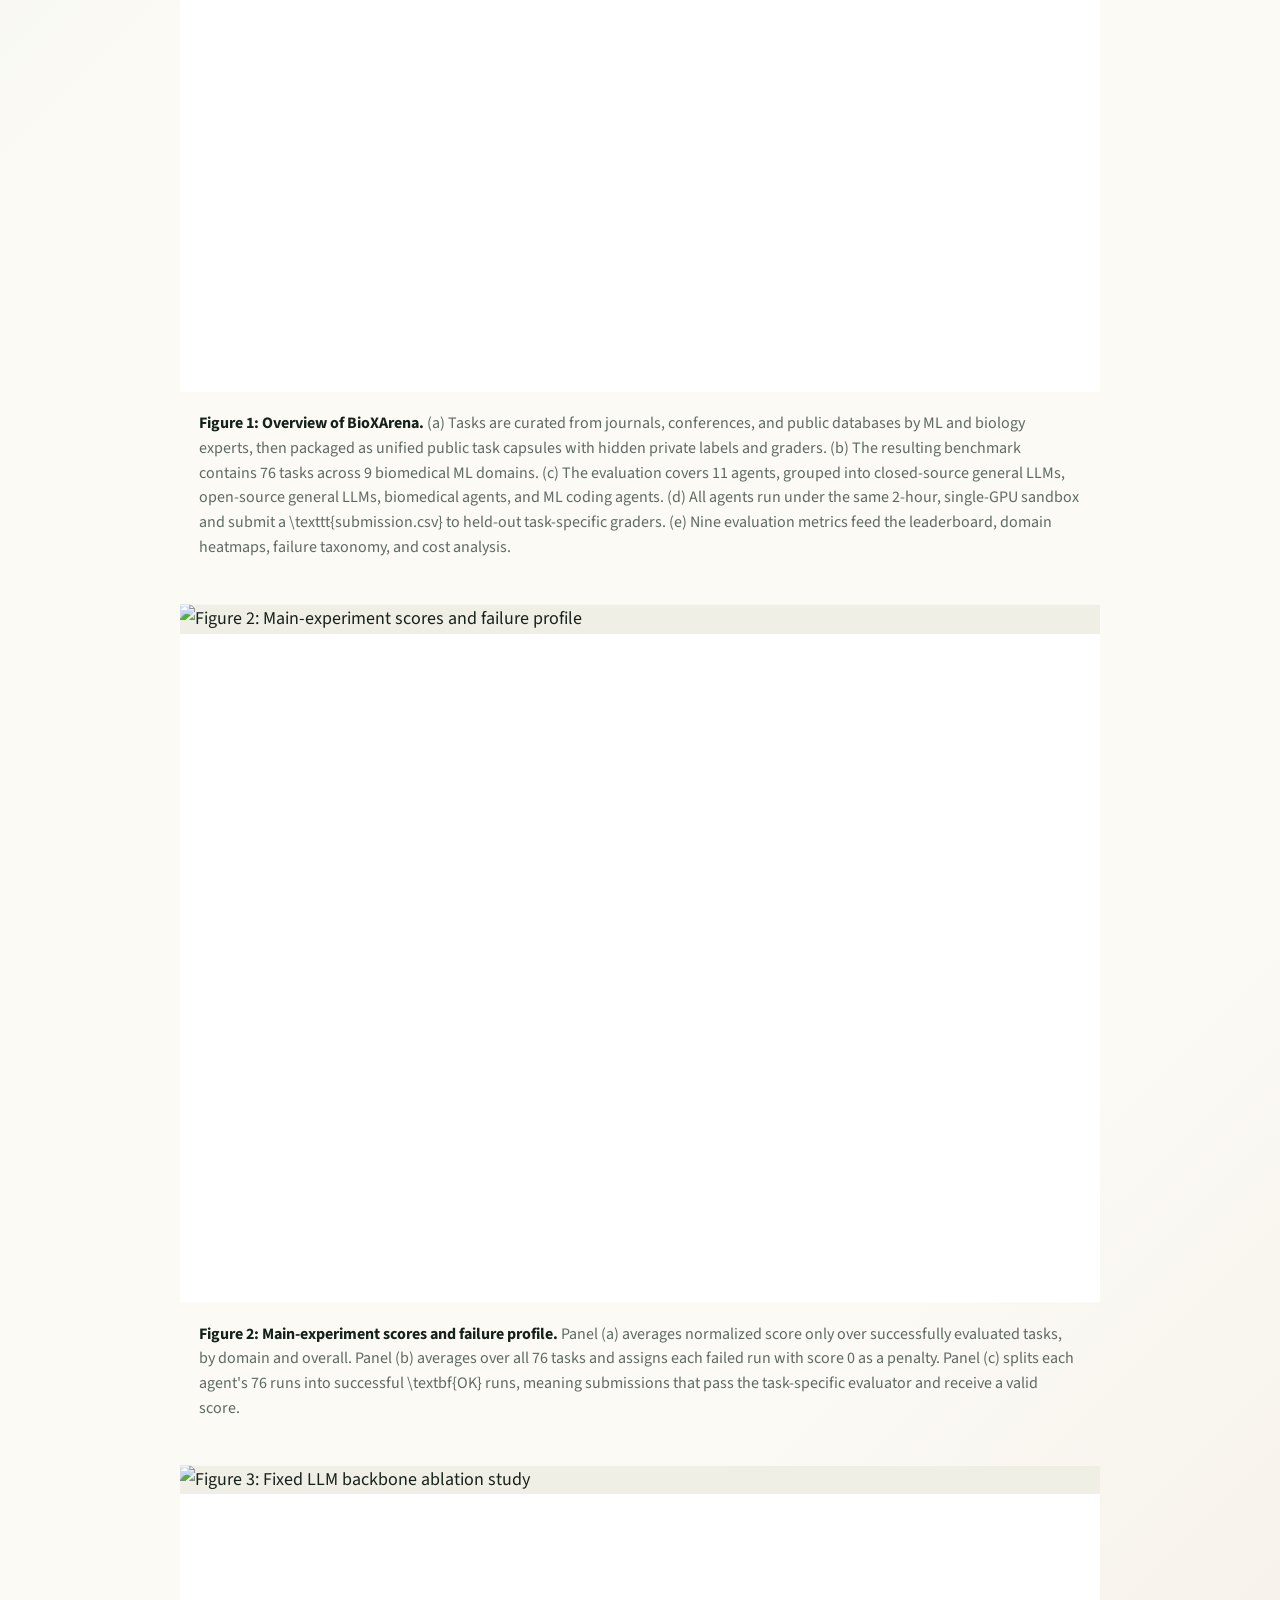
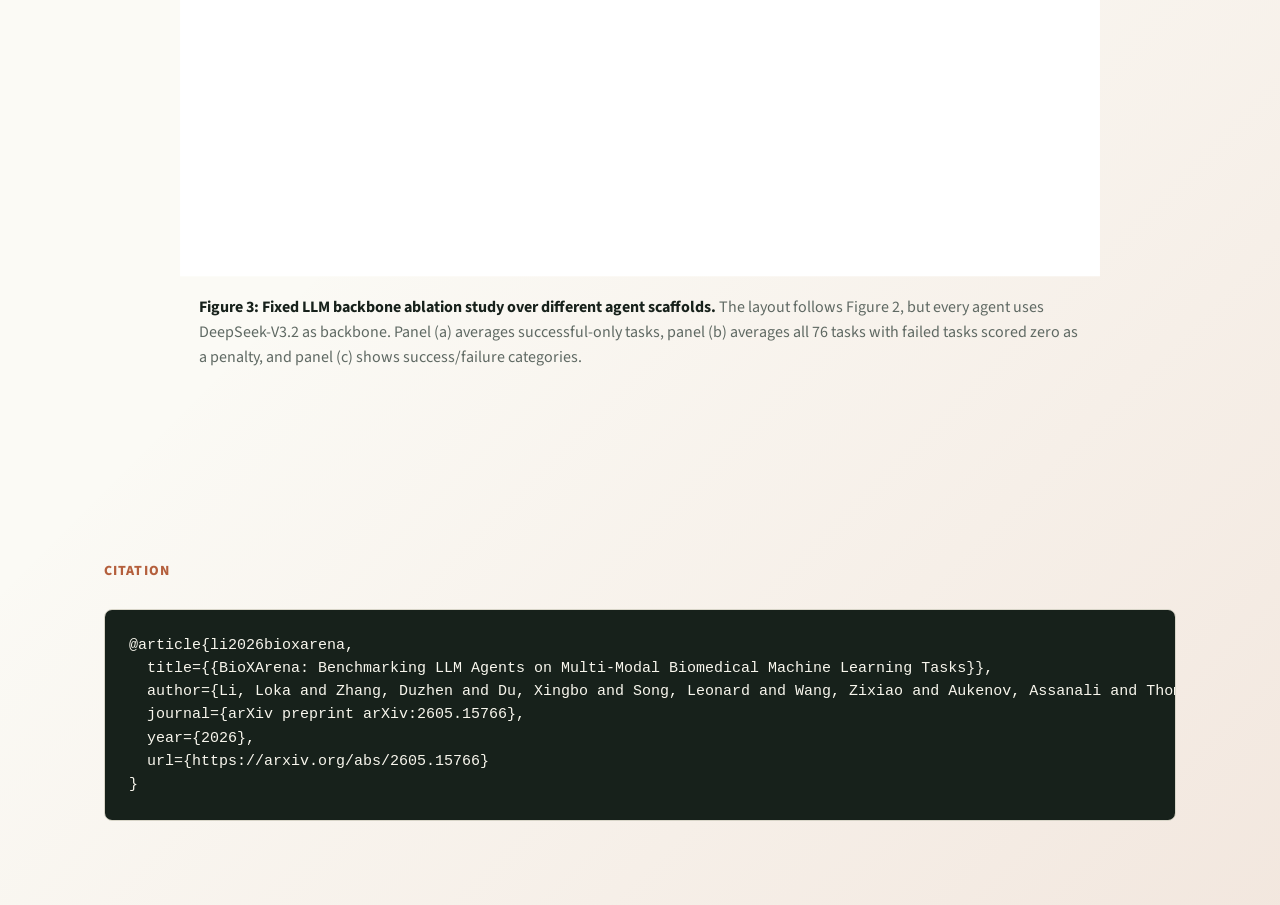
==== commit 927d88ea: "info" ====
--- a/index.html
+++ b/index.html
@@ -91,13 +91,13 @@
             <a class="button primary" href="https://arxiv.org/abs/2605.15766" target="_blank" rel="noreferrer">
               <span>Paper</span>
             </a>
-            <a class="button" href="https://example.com/leaderboard" target="_blank" rel="noreferrer">
+            <a class="button" href="https://www.codabench.org/competitions/18373/#/results-tab" target="_blank" rel="noreferrer">
               <span>Leaderboard</span>
             </a>
             <a class="button" href="https://github.com/mbzuai-ai4bio/BioXArena" target="_blank" rel="noreferrer">
               <span>GitHub</span>
             </a>
-            <a class="button" href="https://huggingface.co/datasets/mbzuai-ai4bio" target="_blank" rel="noreferrer">
+            <a class="button" href="https://huggingface.co/datasets/mbzuai-ai4bio/BioXArena-Data-Public" target="_blank" rel="noreferrer">
               <span>Hugging Face</span>
             </a>
           </div>
--- a/styles.css
+++ b/styles.css
@@ -208,10 +208,10 @@
   width: 86%;
   margin: 0 auto;
   overflow: hidden;
-  border: 1px solid var(--line);
-  border-radius: 8px;
-  background: rgba(255, 255, 255, 0.62);
-  box-shadow: var(--shadow);
+  border: 0;
+  border-radius: 0;
+  background: transparent;
+  box-shadow: none;
 }
 
 .figure-main {
@@ -231,6 +231,7 @@
   width: 100%;
   border: 0;
   background: white;
+  clip-path: inset(1px);
 }
 
 .figure-main .figure-pdf {
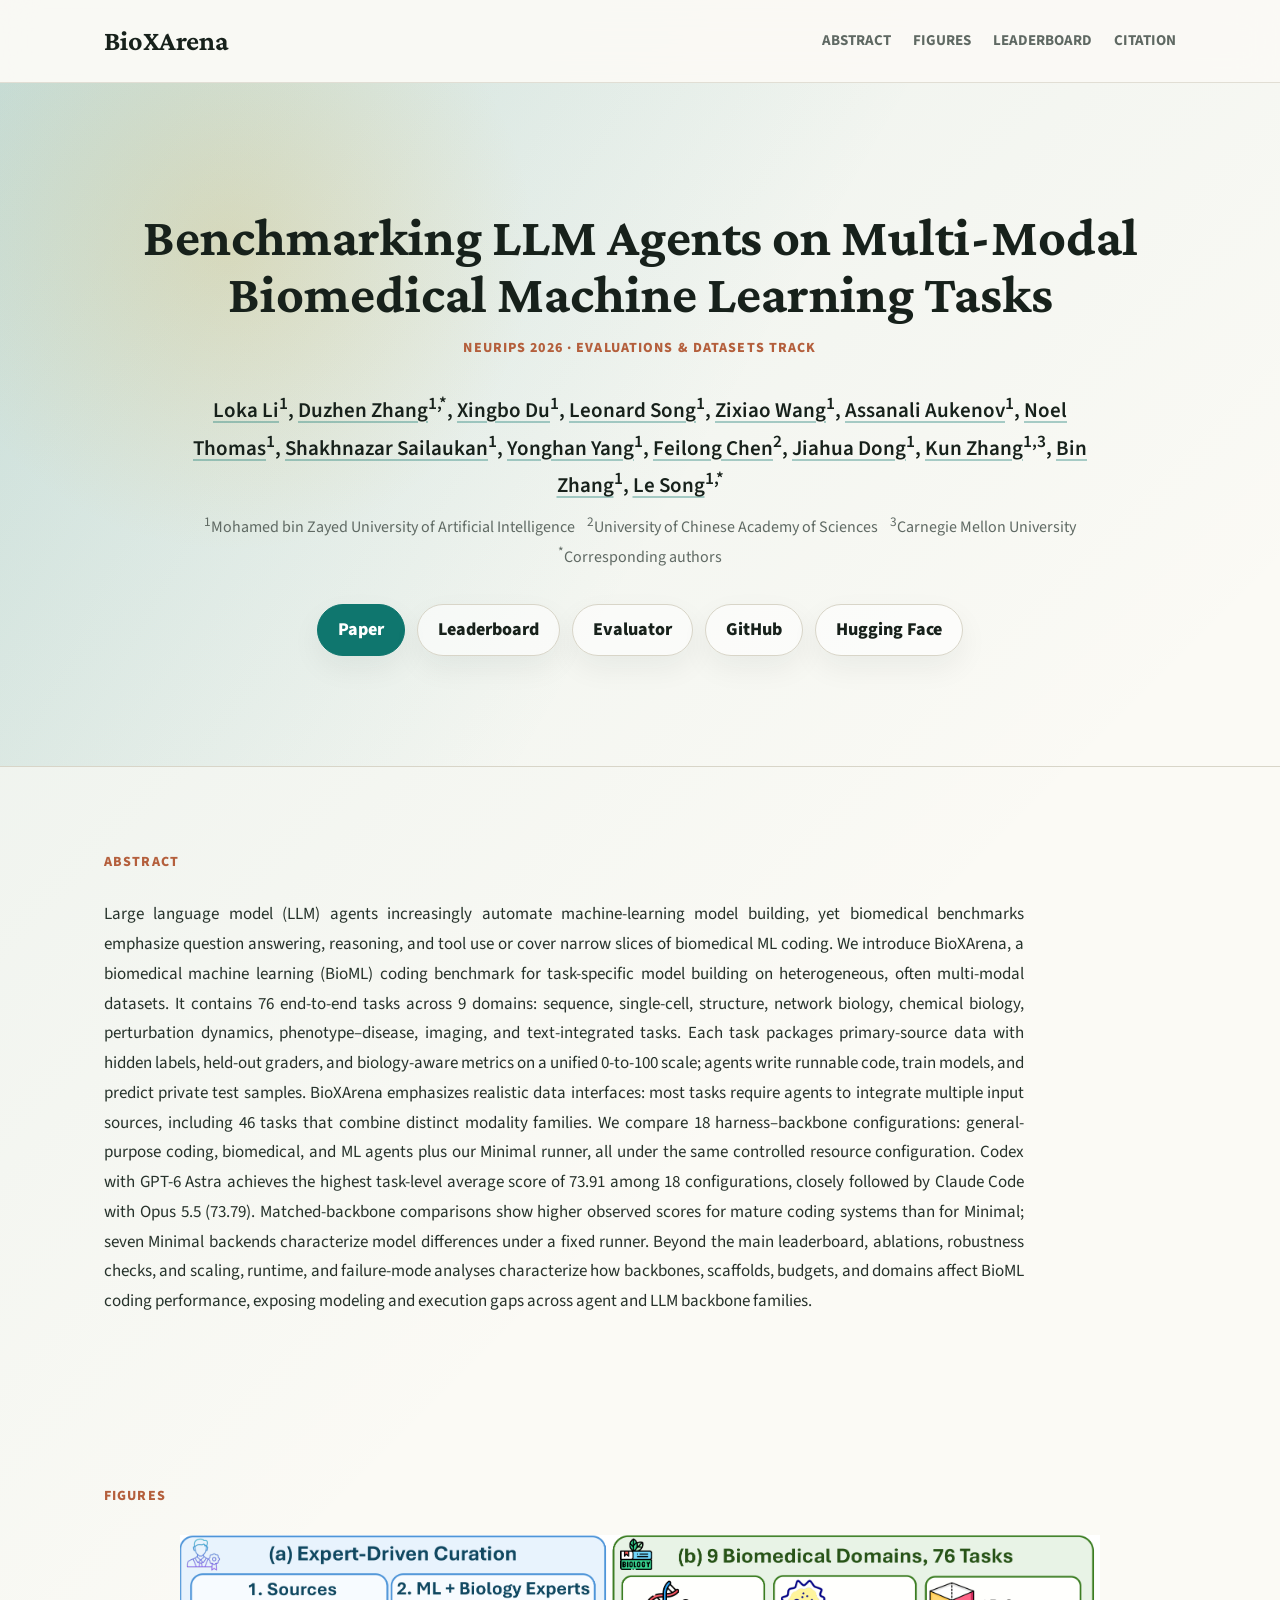
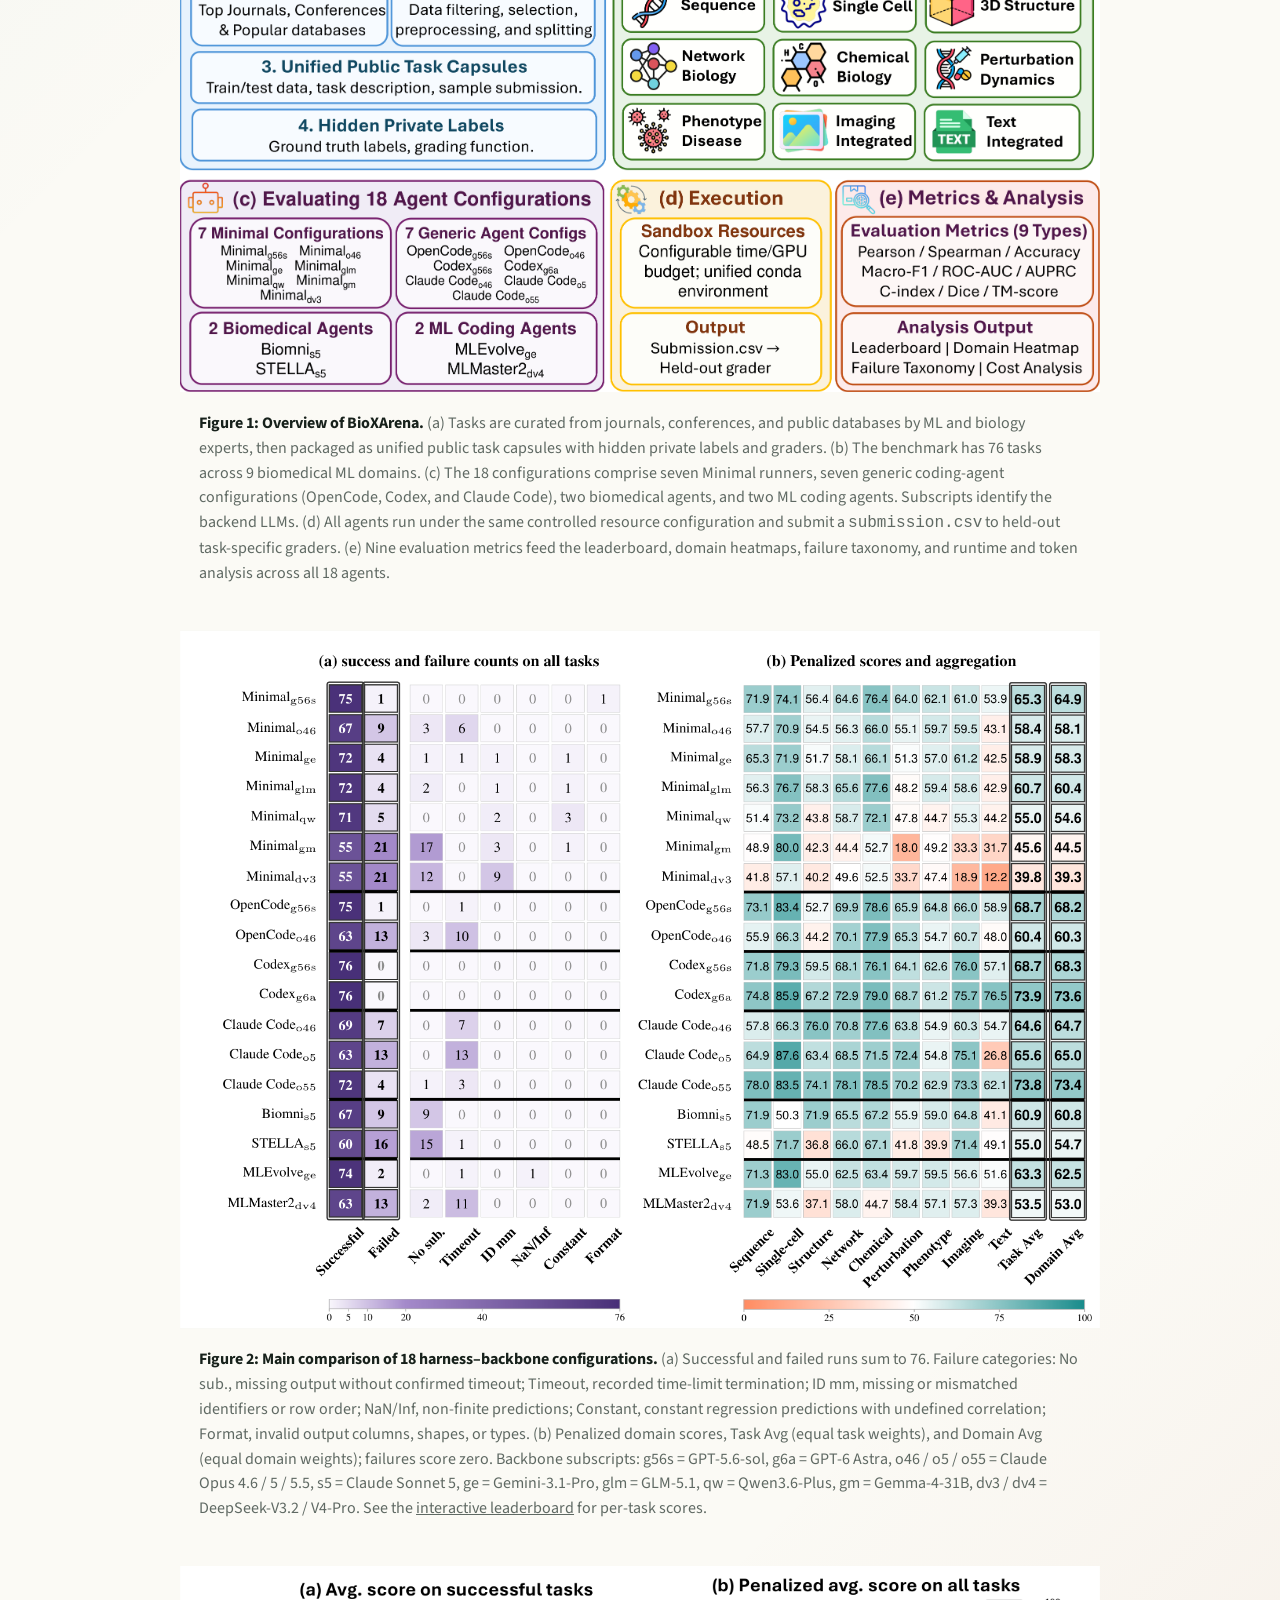
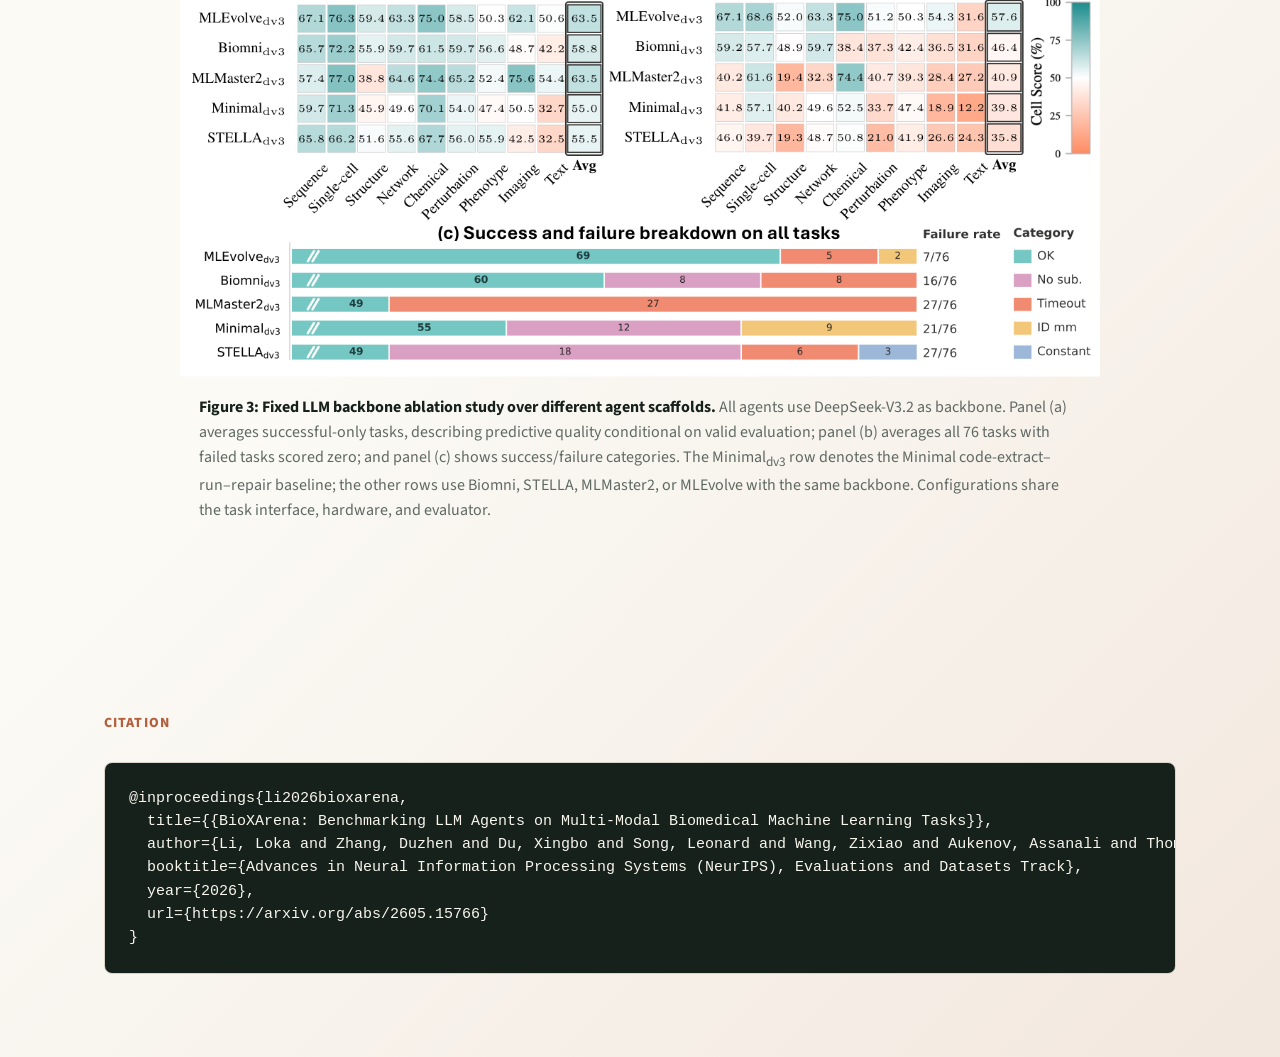
==== commit 2429f8d0: "NeurIPS 2026 camera-ready: corresponding authors, abstract, Figures 1/3/5, interactive leaderboard, " ====
--- a/index.html
+++ b/index.html
@@ -5,9 +5,9 @@
     <meta name="viewport" content="width=device-width, initial-scale=1.0" />
     <meta
       name="description"
-      content="Project page template for the BioXArena research paper."
+      content="BioXArena (NeurIPS 2026): benchmarking LLM agents on 76 multi-modal biomedical machine learning tasks."
     />
-    <title>BioXArena: Paper Project Page</title>
+    <title>BioXArena (NeurIPS 2026)</title>
     <link rel="preconnect" href="https://fonts.googleapis.com" />
     <link rel="preconnect" href="https://fonts.gstatic.com" crossorigin />
     <link
@@ -23,6 +23,7 @@
         <div class="nav-links" aria-label="Page sections">
           <a href="#abstract">Abstract</a>
           <a href="#figures">Figures</a>
+          <a href="leaderboard.html">Leaderboard</a>
           <a href="#citation">Citation</a>
         </div>
       </nav>
@@ -35,6 +36,7 @@
         <div class="hero-inner">
           <!-- <p class="eyebrow">Research Project Page Template</p> -->
           <h2>Benchmarking LLM Agents on Multi-Modal Biomedical Machine Learning Tasks</h2>
+          <p class="eyebrow" style="margin-top:14px">NeurIPS 2026 &middot; Evaluations &amp; Datasets Track</p>
 
           <p class="authors">
             <a href="https://lokali.github.io/" target="_blank" rel="noreferrer"
@@ -42,7 +44,7 @@
             ><sup>1</sup>,
              <a href="https://bladedancer957.github.io/" target="_blank" rel="noreferrer"
               >Duzhen Zhang</a
-            ><sup>1</sup>,
+            ><sup>1,*</sup>,
               <a href="https://deepopo.github.io/" target="_blank" rel="noreferrer"
               >Xingbo Du</a
             ><sup>1</sup>,
@@ -78,21 +80,25 @@
             ><sup>1</sup>,
                 <a href="https://dasongle.github.io/" target="_blank" rel="noreferrer"
               >Le Song</a
-            ><sup>1</sup>
+            ><sup>1,*</sup>
           </p>
 
           <p class="affiliations">
             <sup>1</sup>Mohamed bin Zayed University of Artificial Intelligence &nbsp;&nbsp;
             <sup>2</sup>University of Chinese Academy of Sciences &nbsp;&nbsp;
-            <sup>3</sup>Carnegie Mellon University 
+            <sup>3</sup>Carnegie Mellon University
           </p>
+          <p class="affiliations"><sup>*</sup>Corresponding authors</p>
 
           <div class="actions" aria-label="Project links">
             <a class="button primary" href="https://arxiv.org/abs/2605.15766" target="_blank" rel="noreferrer">
               <span>Paper</span>
             </a>
-            <a class="button" href="https://www.codabench.org/competitions/18373/#/results-tab" target="_blank" rel="noreferrer">
+            <a class="button" href="leaderboard.html">
               <span>Leaderboard</span>
+            </a>
+            <a class="button" href="https://www.codabench.org/competitions/18373/" target="_blank" rel="noreferrer">
+              <span>Evaluator</span>
             </a>
             <a class="button" href="https://github.com/mbzuai-ai4bio/BioXArena" target="_blank" rel="noreferrer">
               <span>GitHub</span>
@@ -110,12 +116,7 @@
           <!-- <h3>Paper Summary</h3> -->
         </div>
         <p class="abstract-text">
-        Large language model (LLM) agents can now automate parts of machine-learning model building, but biomedical benchmarks still either emphasize question answering, reasoning, and tool use, or cover only narrow slices of biomedical ML coding.  We introduce BioXArena, a biomedical machine learning (BioML) coding benchmark that evaluates whether agents can create task-specific model-building code for heterogeneous, often multi-modal
-biomedical datasets.  It contains 76 end-to-end tasks across 9 domains: sequence, single-cell, structure, network biology,
-chemical biology, perturbation dynamics, phenotype--disease, imaging, and text-integrated tasks.  Each task is curated from primary sources
-into a unified public capsule with hidden labels, held-out graders, and biology-aware metrics on a common 0-to-1 scale; agents must write runnable code, train models, and submit predictions for private test
-samples. BioXArena emphasizes realistic data interfaces: most tasks combine multiple input sources, and more than half are multi-modal, spanning tables, images, text, molecular sequences, omics matrices, and
-protein structures.  We evaluate 11 agent configurations, including general coding LLMs, biomedical agents, and ML coding agents, in a shared 2-hour, single-GPU sandbox.  MLEvolve with Gemini-3.1-Pro obtains the highest average score of 0.666, followed by GPT-5.4 with an average score of 0.636; no agent dominates across all domains.  Beyond the main leaderboard, we conduct extensive ablation studies, robustness checks, scaling analyses, cost analyses, and failure-mode analyses to characterize how backbones, scaffolds, budgets, and domains affect BioML coding performance.  We will release all tasks, graders, runner scripts, leaderboard results, and agent traces.
+          Large language model (LLM) agents increasingly automate machine-learning model building, yet biomedical benchmarks emphasize question answering, reasoning, and tool use or cover narrow slices of biomedical ML coding. We introduce BioXArena, a biomedical machine learning (BioML) coding benchmark for task-specific model building on heterogeneous, often multi-modal datasets. It contains 76 end-to-end tasks across 9 domains: sequence, single-cell, structure, network biology, chemical biology, perturbation dynamics, phenotype&ndash;disease, imaging, and text-integrated tasks. Each task packages primary-source data with hidden labels, held-out graders, and biology-aware metrics on a unified 0-to-100 scale; agents write runnable code, train models, and predict private test samples. BioXArena emphasizes realistic data interfaces: most tasks require agents to integrate multiple input sources, including 46 tasks that combine distinct modality families. We compare 18 harness&ndash;backbone configurations: general-purpose coding, biomedical, and ML agents plus our Minimal runner, all under the same controlled resource configuration. Codex with GPT-6 Astra achieves the highest task-level average score of 73.91 among 18 configurations, closely followed by Claude Code with Opus 5.5 (73.79). Matched-backbone comparisons show higher observed scores for mature coding systems than for Minimal; seven Minimal backends characterize model differences under a fixed runner. Beyond the main leaderboard, ablations, robustness checks, and scaling, runtime, and failure-mode analyses characterize how backbones, scaffolds, budgets, and domains affect BioML coding performance, exposing modeling and execution gaps across agent and LLM backbone families.
         </p>
       </section>
 
@@ -129,55 +130,51 @@
           <figure class="figure-card figure-main">
             <object
               class="figure-pdf"
-              data="assets/Figure1_benchmark_pipeline.pdf#toolbar=0&amp;navpanes=0&amp;scrollbar=0&amp;view=FitH"
+              data="assets/Figure1_benchmark_pipeline.pdf?v=20261015#toolbar=0&amp;navpanes=0&amp;scrollbar=0&amp;view=FitH"
               type="application/pdf"
               aria-label="Figure 1: Overview of BioXArena"
             >
               <img
-                src="assets/Figure1_benchmark_pipeline.png"
+                src="assets/Figure1_benchmark_pipeline.png?v=20261015"
                 alt="Figure 1: Overview of BioXArena"
               />
             </object>
             <figcaption>
-              <strong>Figure 1: Overview of BioXArena.</strong> (a) Tasks are curated from journals, conferences, and public databases by ML and biology experts,
-then packaged as unified public task capsules with hidden private labels and graders. (b) The resulting benchmark contains 76 tasks
-across 9 biomedical ML domains. (c) The evaluation covers 11 agents, grouped into closed-source general LLMs, open-source general LLMs, biomedical agents, and ML coding agents. (d) All agents run under the same 2-hour, single-GPU sandbox and submit a \texttt{submission.csv}
-to held-out task-specific graders. (e) Nine evaluation metrics feed the leaderboard, domain heatmaps, failure taxonomy, and cost analysis.
+              <strong>Figure 1: Overview of BioXArena.</strong> (a) Tasks are curated from journals, conferences, and public databases by ML and biology experts, then packaged as unified public task capsules with hidden private labels and graders. (b) The benchmark has 76 tasks across 9 biomedical ML domains. (c) The 18 configurations comprise seven Minimal runners, seven generic coding-agent configurations (OpenCode, Codex, and Claude Code), two biomedical agents, and two ML coding agents. Subscripts identify the backend LLMs. (d) All agents run under the same controlled resource configuration and submit a <code>submission.csv</code> to held-out task-specific graders. (e) Nine evaluation metrics feed the leaderboard, domain heatmaps, failure taxonomy, and runtime and token analysis across all 18 agents.
             </figcaption>
           </figure>
 
           <figure class="figure-card figure-results">
             <object
               class="figure-pdf"
-              data="assets/Figure3_main_leaderboard_failures.pdf#toolbar=0&amp;navpanes=0&amp;scrollbar=0&amp;view=FitH"
+              data="assets/Figure3_main_leaderboard_failures.pdf?v=20261015#toolbar=0&amp;navpanes=0&amp;scrollbar=0&amp;view=FitH"
               type="application/pdf"
-              aria-label="Figure 2: Main-experiment scores and failure profile"
+              aria-label="Figure 2: Main comparison of 18 configurations"
             >
               <img
-                src="assets/Figure3_main_leaderboard_failures.png"
-                alt="Figure 2: Main-experiment scores and failure profile"
+                src="assets/Figure3_main_leaderboard_failures.png?v=20261015"
+                alt="Figure 2: Main comparison of 18 configurations"
               />
             </object>
             <figcaption>
-              <strong>Figure 2: Main-experiment scores and failure profile.</strong> Panel (a) averages normalized score only over successfully evaluated
-tasks, by domain and overall.  Panel (b) averages over all 76 tasks and assigns each failed run with score 0 as a penalty. Panel (c) splits each agent's 76 runs into successful \textbf{OK} runs, meaning submissions that pass the task-specific evaluator and receive a valid score.
+              <strong>Figure 2: Main comparison of 18 harness&ndash;backbone configurations.</strong> (a) Successful and failed runs sum to 76. Failure categories: No sub., missing output without confirmed timeout; Timeout, recorded time-limit termination; ID mm, missing or mismatched identifiers or row order; NaN/Inf, non-finite predictions; Constant, constant regression predictions with undefined correlation; Format, invalid output columns, shapes, or types. (b) Penalized domain scores, Task Avg (equal task weights), and Domain Avg (equal domain weights); failures score zero. Backbone subscripts: g56s = GPT-5.6-sol, g6a = GPT-6 Astra, o46 / o5 / o55 = Claude Opus 4.6 / 5 / 5.5, s5 = Claude Sonnet 5, ge = Gemini-3.1-Pro, glm = GLM-5.1, qw = Qwen3.6-Plus, gm = Gemma-4-31B, dv3 / dv4 = DeepSeek-V3.2 / V4-Pro. See the <a href="leaderboard.html">interactive leaderboard</a> for per-task scores.
             </figcaption>
           </figure>
 
           <figure class="figure-card figure-ablation">
             <object
               class="figure-pdf"
-              data="assets/Figure5_same_backbone_ablation_scores_failures.pdf#toolbar=0&amp;navpanes=0&amp;scrollbar=0&amp;view=FitH"
+              data="assets/Figure5_same_backbone_ablation_scores_failures.pdf?v=20261015#toolbar=0&amp;navpanes=0&amp;scrollbar=0&amp;view=FitH"
               type="application/pdf"
               aria-label="Figure 3: Fixed LLM backbone ablation study"
             >
               <img
-                src="assets/Figure5_same_backbone_ablation_scores_failures.png"
+                src="assets/Figure5_same_backbone_ablation_scores_failures.png?v=20261015"
                 alt="Figure 3: Fixed LLM backbone ablation study"
               />
             </object>
             <figcaption>
-              <strong>Figure 3: Fixed LLM backbone ablation study over different agent scaffolds.</strong> The layout follows Figure 2, but every agent uses DeepSeek-V3.2 as backbone. Panel (a) averages successful-only tasks, panel (b) averages all 76 tasks with failed tasks scored zero as a penalty, and panel (c) shows success/failure categories.
+              <strong>Figure 3: Fixed LLM backbone ablation study over different agent scaffolds.</strong> All agents use DeepSeek-V3.2 as backbone. Panel (a) averages successful-only tasks, describing predictive quality conditional on valid evaluation; panel (b) averages all 76 tasks with failed tasks scored zero; and panel (c) shows success/failure categories. The Minimal<sub>dv3</sub> row denotes the Minimal code-extract&ndash;run&ndash;repair baseline; the other rows use Biomni, STELLA, MLMaster2, or MLEvolve with the same backbone. Configurations share the task interface, hardware, and evaluator.
             </figcaption>
           </figure>
 
@@ -189,10 +186,10 @@
           <p class="eyebrow">Citation</p>
           <!-- <h3>BibTeX</h3> -->
         </div>
-        <pre class="citation"><code>@article{li2026bioxarena,
+        <pre class="citation"><code>@inproceedings{li2026bioxarena,
   title={{BioXArena: Benchmarking LLM Agents on Multi-Modal Biomedical Machine Learning Tasks}},
   author={Li, Loka and Zhang, Duzhen and Du, Xingbo and Song, Leonard and Wang, Zixiao and Aukenov, Assanali and Thomas, Noel and Sailaukan, Shakhnazar and Yang, Yonghan and Chen, Feilong and Dong, Jiahua and Zhang, Kun and Zhang, Bin and Song, Le},
-  journal={arXiv preprint arXiv:2605.15766},
+  booktitle={Advances in Neural Information Processing Systems (NeurIPS), Evaluations and Datasets Track},
   year={2026},
   url={https://arxiv.org/abs/2605.15766}
 }</code></pre>
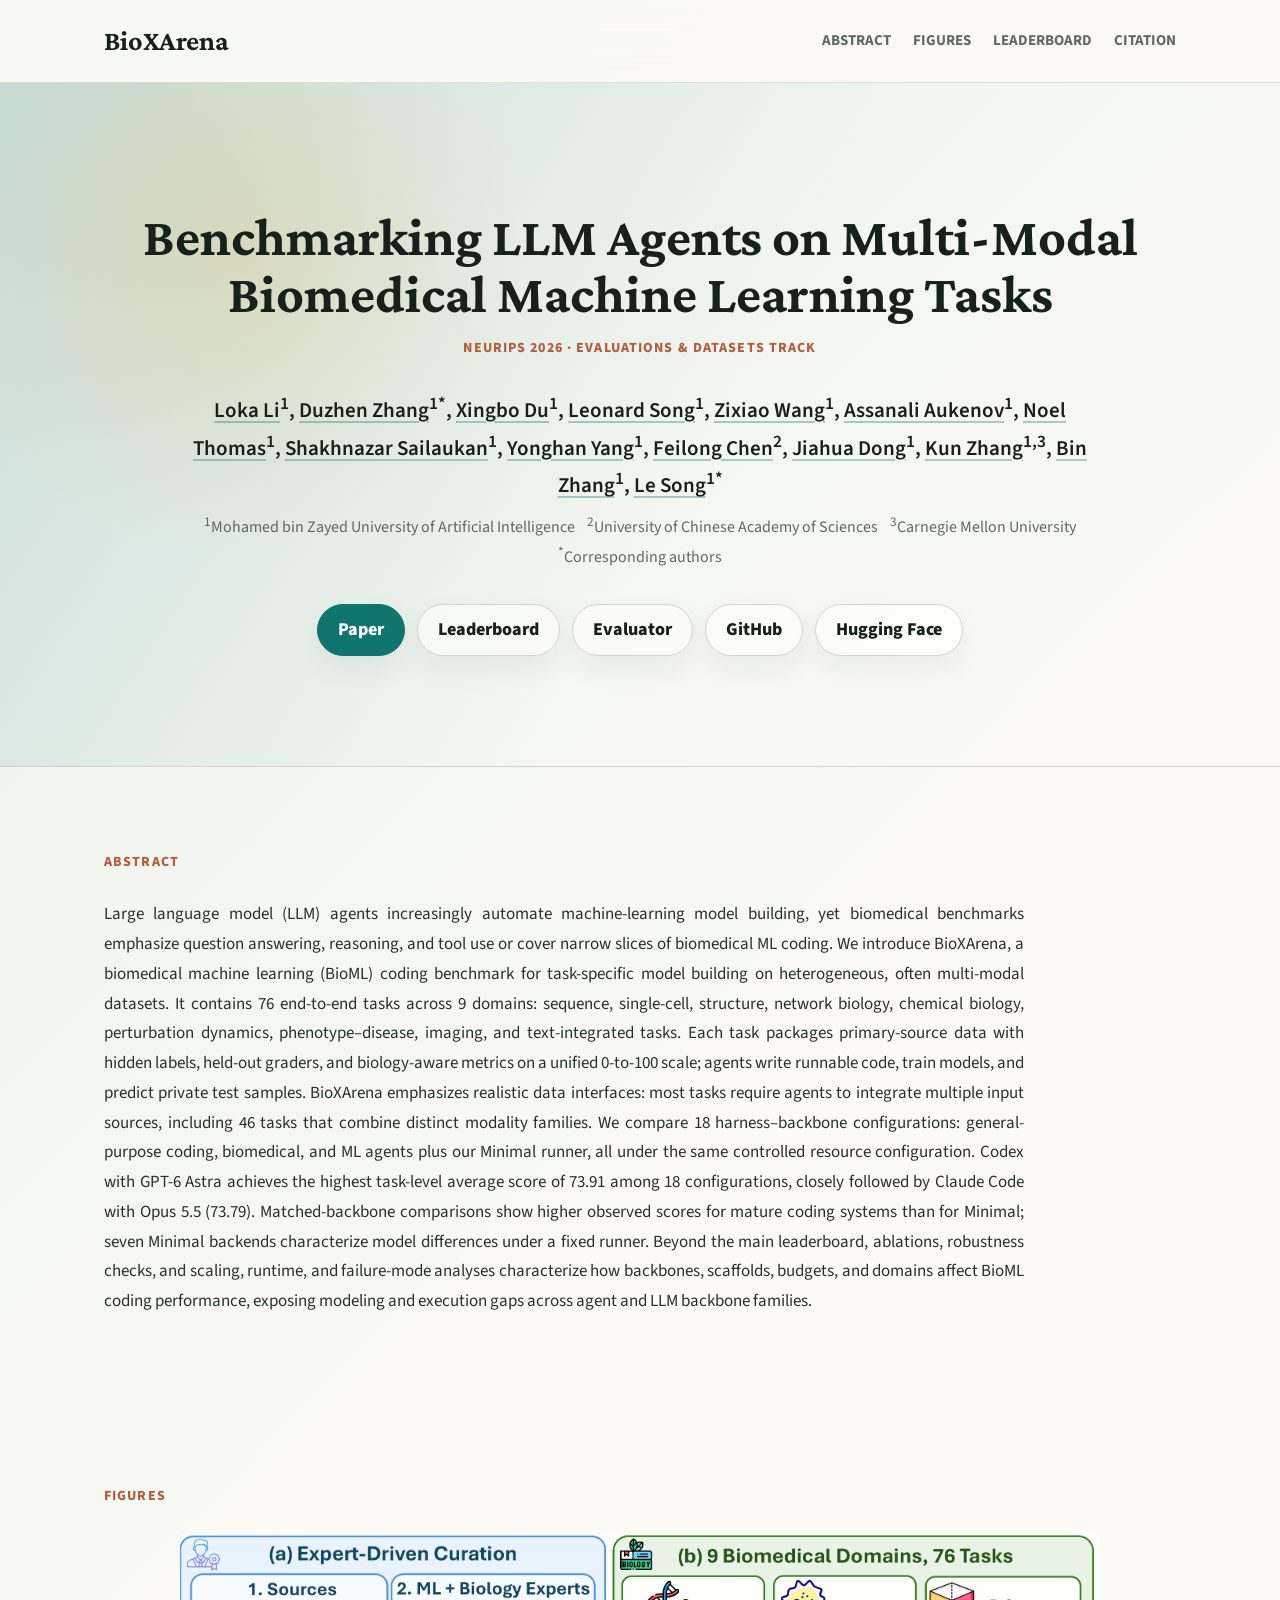
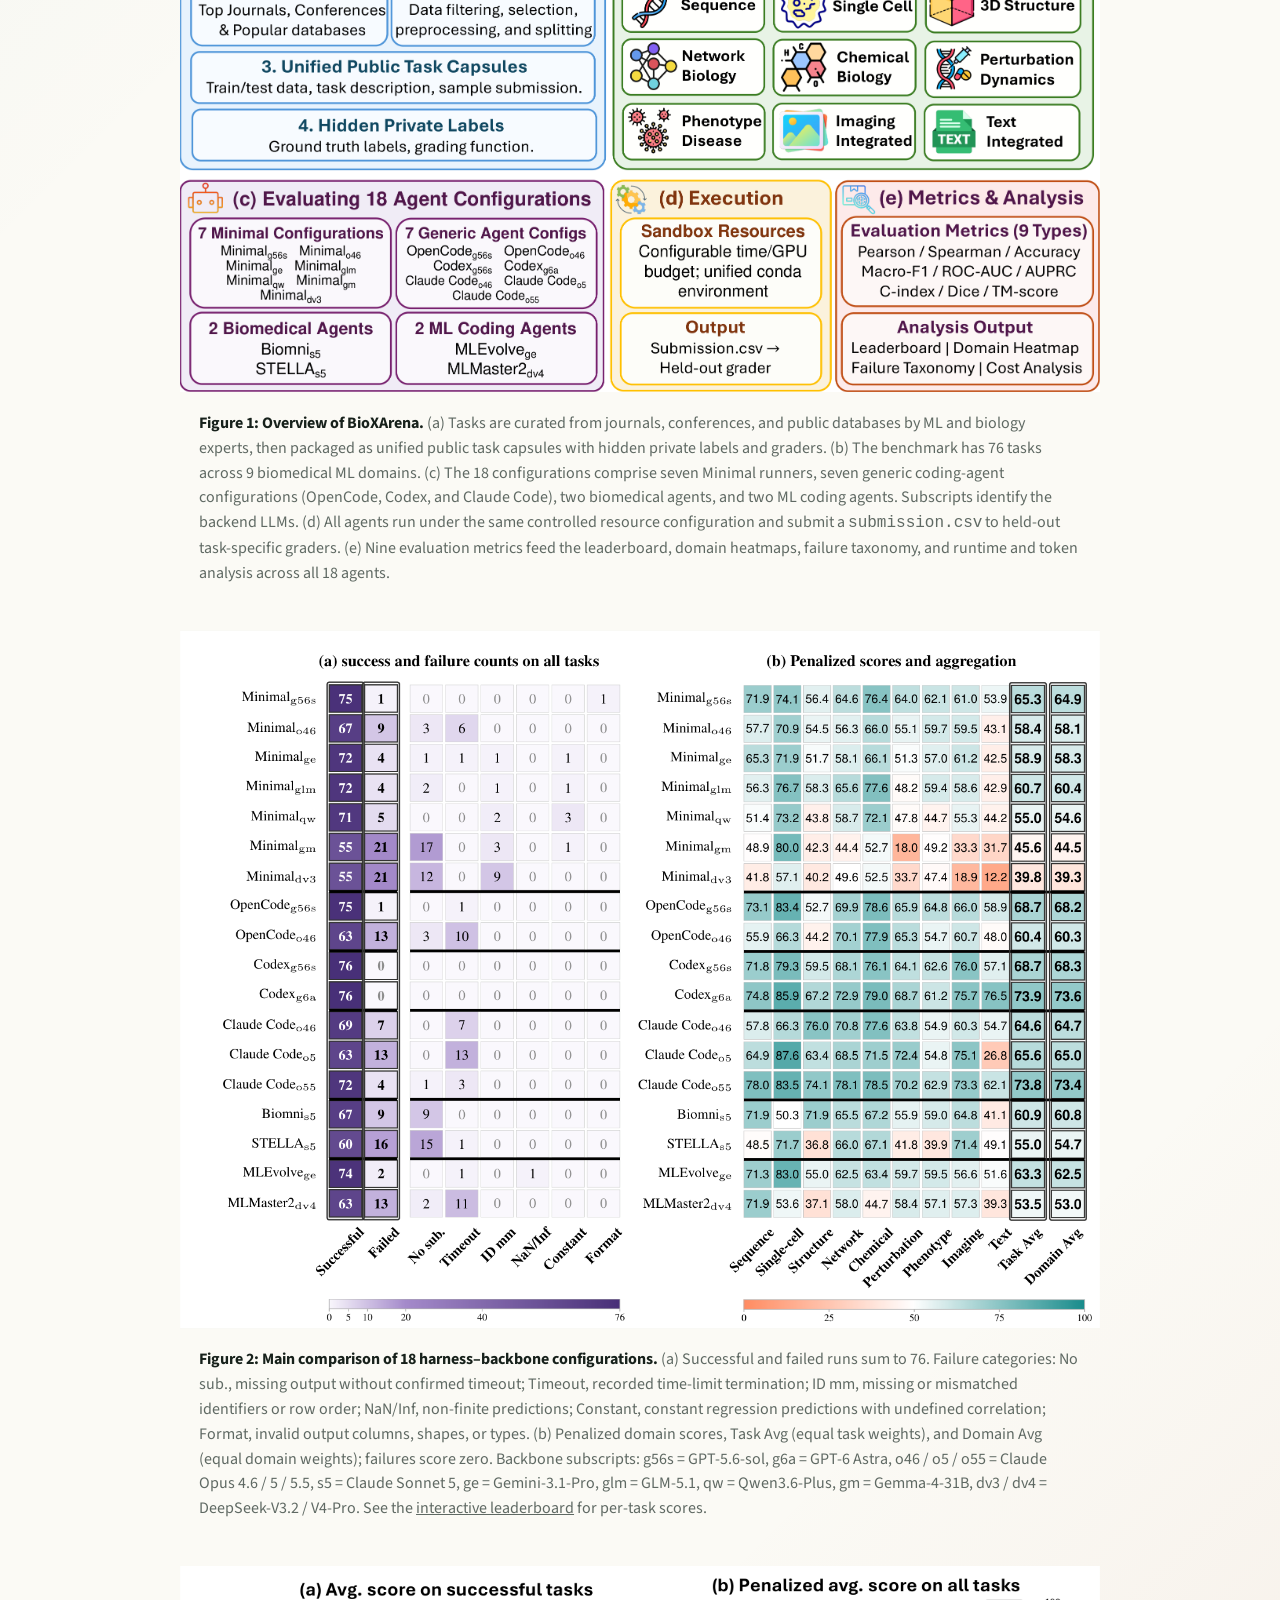
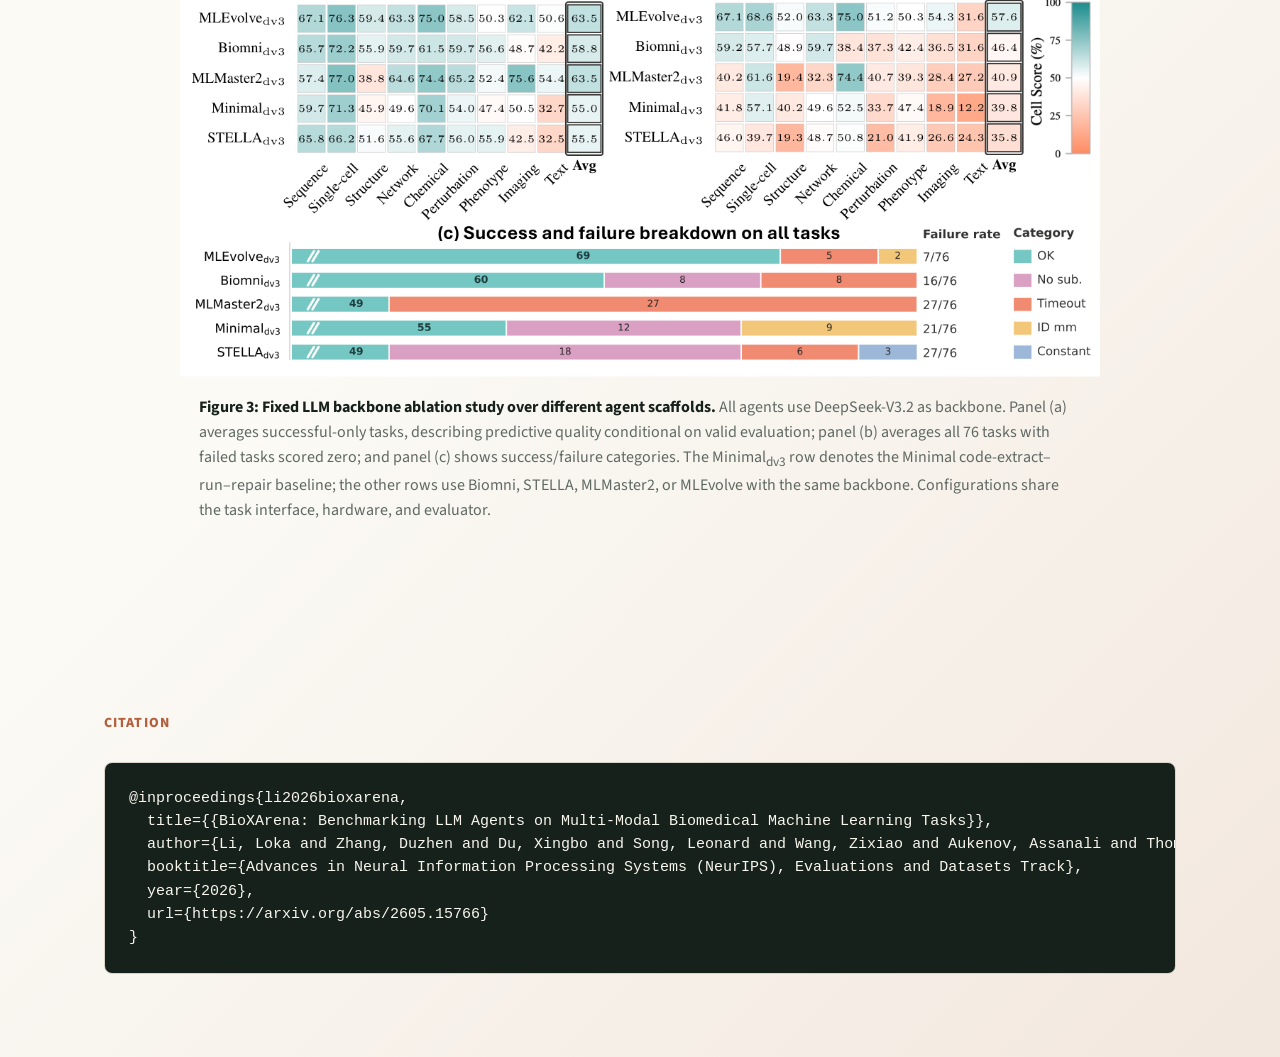
==== commit 4708a6e2: "Leaderboard: drop duplicate main table and run notes, explain card metrics; corresponding-author mar" ====
--- a/index.html
+++ b/index.html
@@ -44,7 +44,7 @@
             ><sup>1</sup>,
              <a href="https://bladedancer957.github.io/" target="_blank" rel="noreferrer"
               >Duzhen Zhang</a
-            ><sup>1,*</sup>,
+            ><sup>1*</sup>,
               <a href="https://deepopo.github.io/" target="_blank" rel="noreferrer"
               >Xingbo Du</a
             ><sup>1</sup>,
@@ -80,7 +80,7 @@
             ><sup>1</sup>,
                 <a href="https://dasongle.github.io/" target="_blank" rel="noreferrer"
               >Le Song</a
-            ><sup>1,*</sup>
+            ><sup>1*</sup>
           </p>
 
           <p class="affiliations">
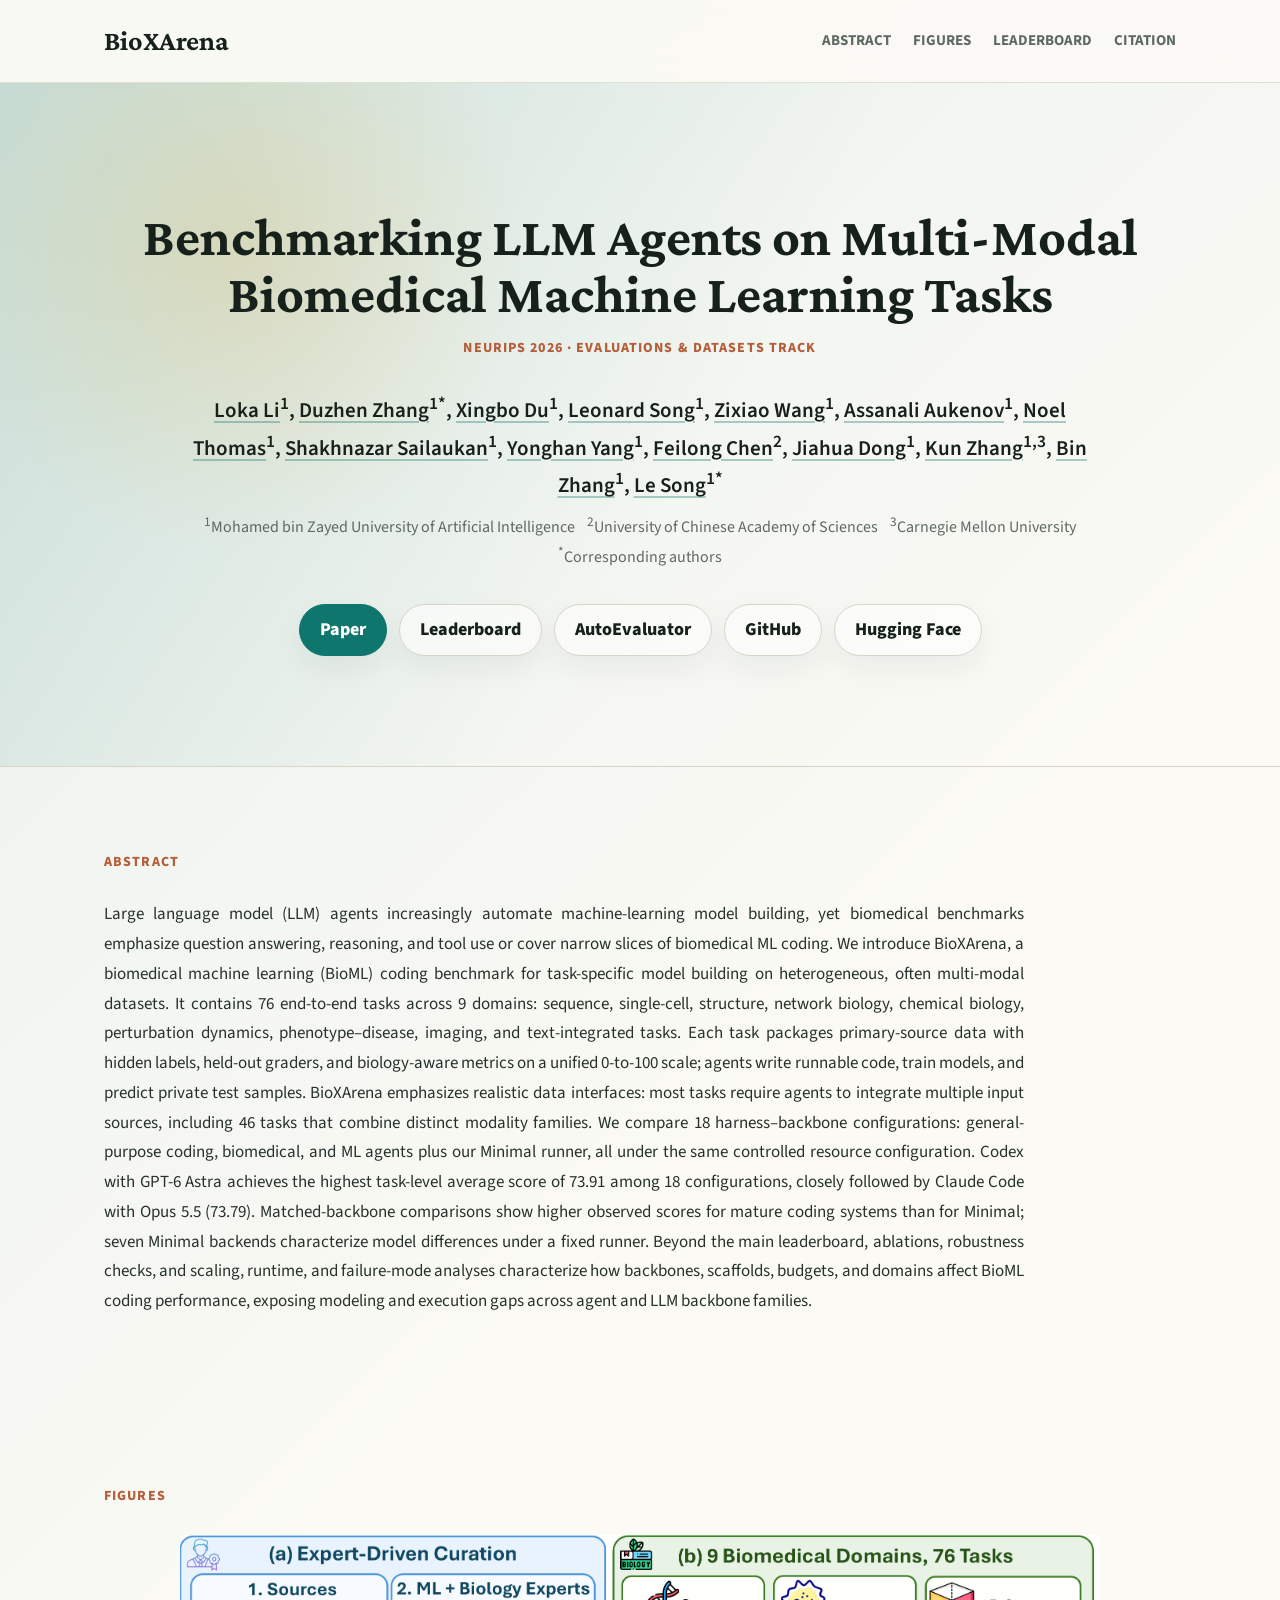
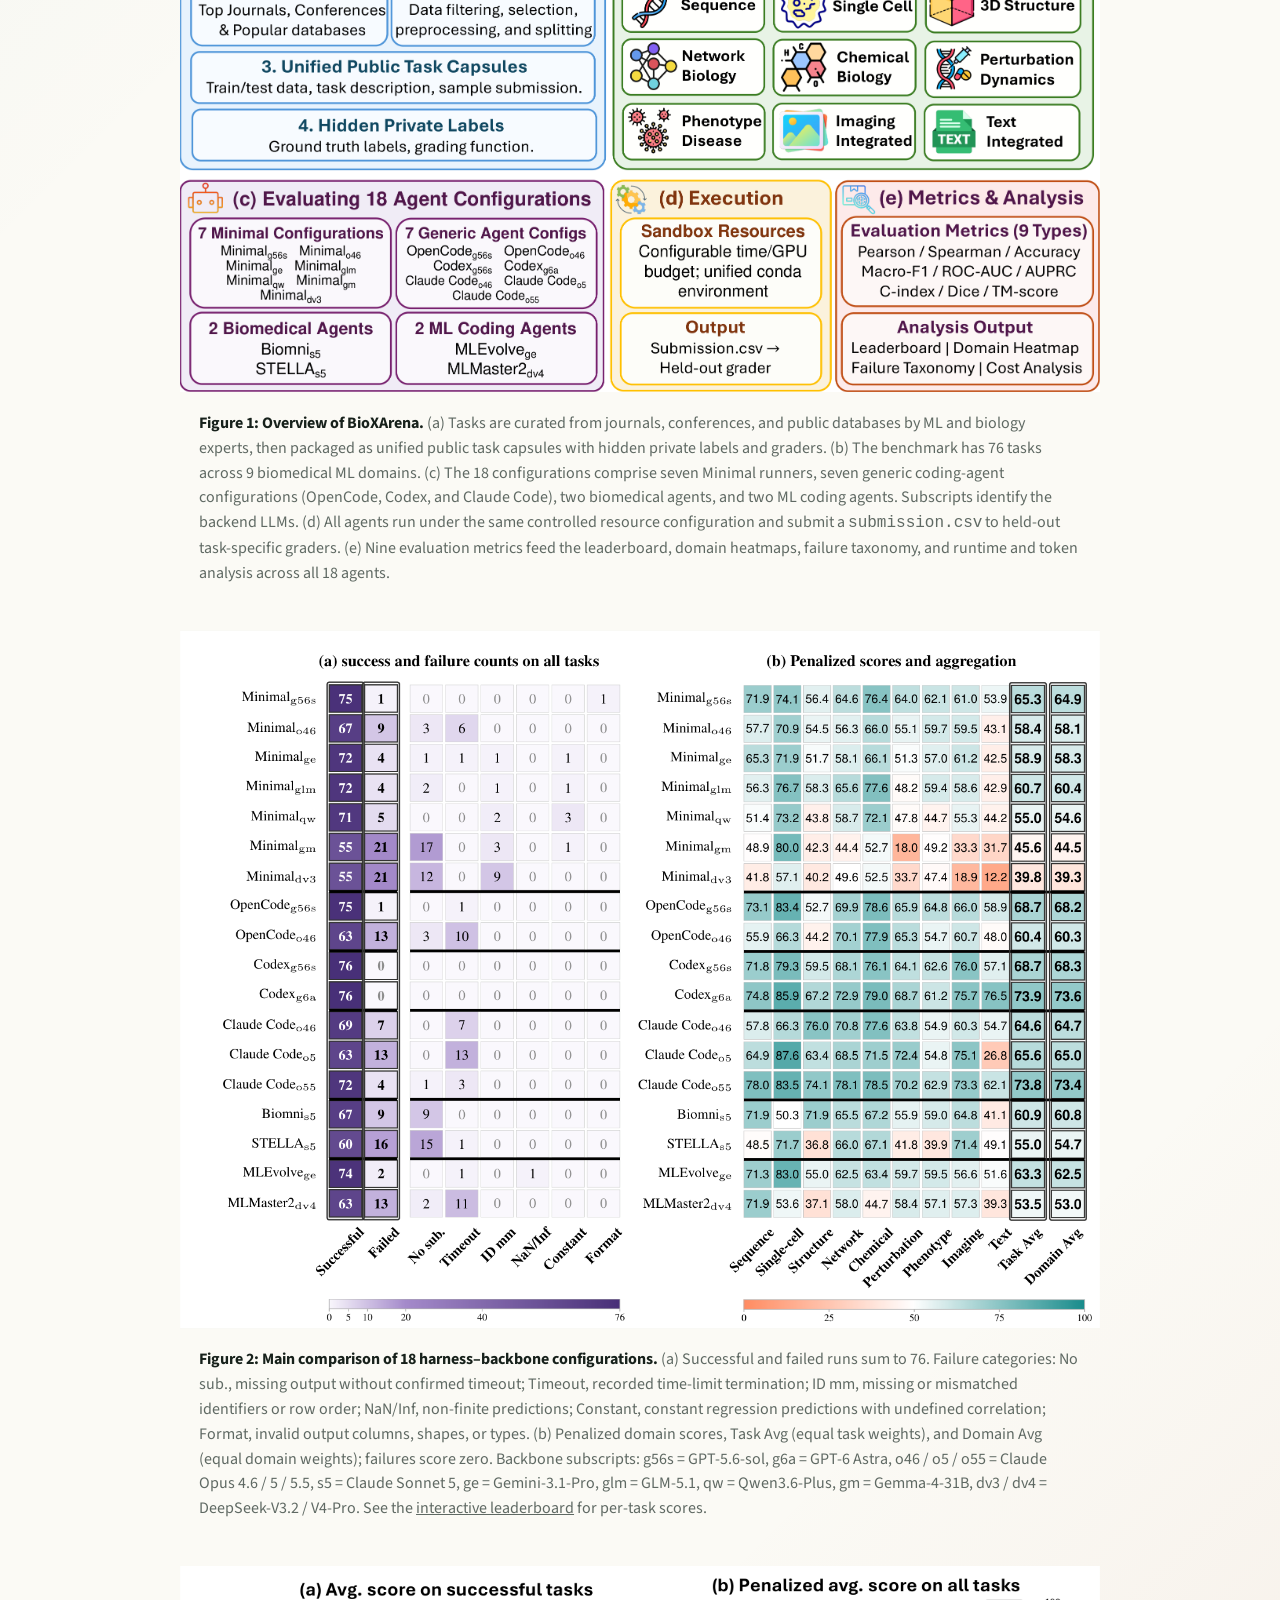
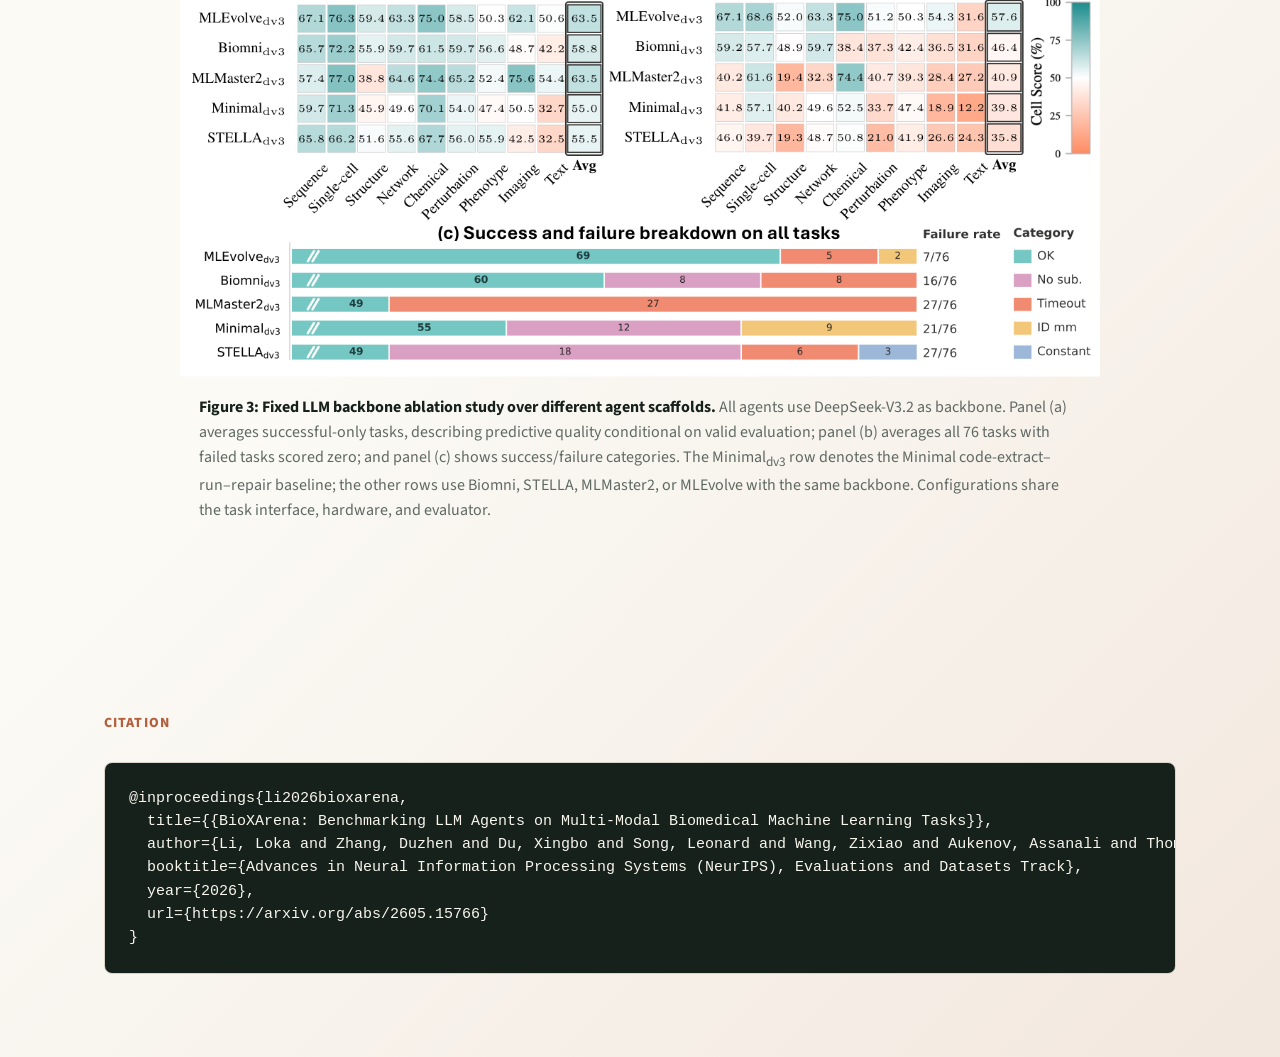
==== commit c30c2df2: "info" ====
--- a/index.html
+++ b/index.html
@@ -98,7 +98,7 @@
               <span>Leaderboard</span>
             </a>
             <a class="button" href="https://www.codabench.org/competitions/18373/" target="_blank" rel="noreferrer">
-              <span>Evaluator</span>
+              <span>AutoEvaluator</span>
             </a>
             <a class="button" href="https://github.com/mbzuai-ai4bio/BioXArena" target="_blank" rel="noreferrer">
               <span>GitHub</span>
